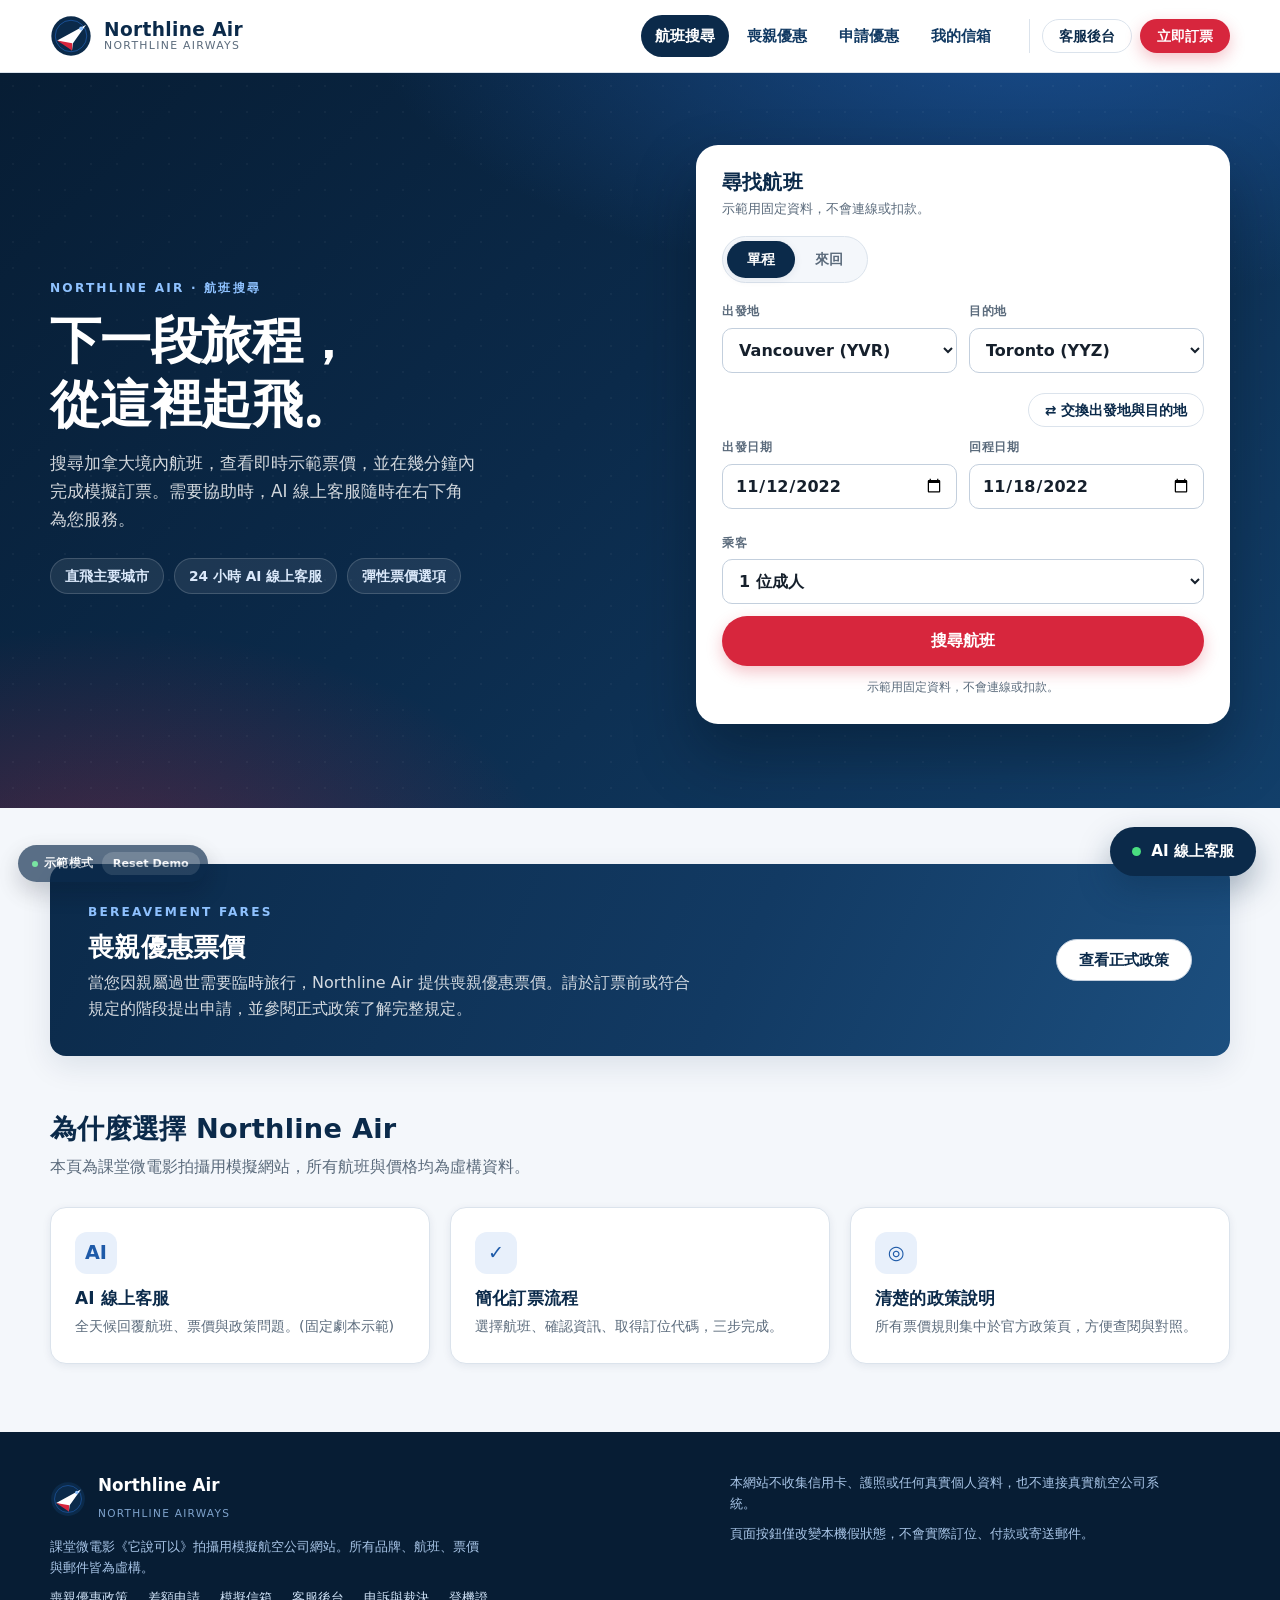
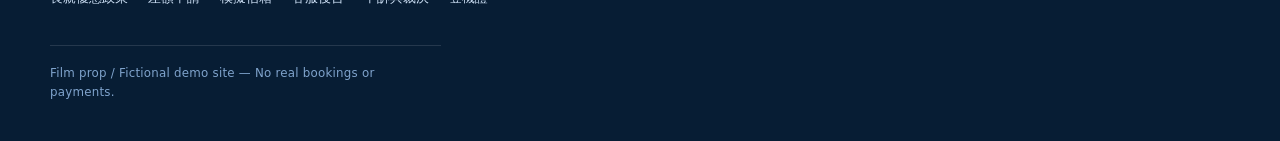
==== index.html @ c4c13a8e "Add Northline Air film prop website" ====
<!DOCTYPE html>
<html lang="zh-Hant">
<head>
  <meta charset="UTF-8">
  <meta name="viewport" content="width=device-width, initial-scale=1">
  <title>Northline Air — 航班搜尋（拍攝模擬網站）</title>
  <link rel="stylesheet" href="assets/css/style.css">
</head>
<body data-page="index">

  <header class="site-header">
    <div class="container header-inner">
      <a class="brand" href="index.html">
        <img class="brand-logo" src="assets/img/logo.svg" alt="Northline Air">
        <span class="brand-text"><strong>Northline Air</strong><small>Northline Airways</small></span>
      </a>
      <nav class="main-nav" aria-label="主要導覽">
        <a href="index.html">航班搜尋</a>
        <a href="policy.html">喪親優惠</a>
        <a href="claim.html">申請優惠</a>
        <a href="mail.html">我的信箱</a>
      </nav>
      <div class="header-actions">
        <a class="btn btn-ghost btn-sm" href="staff.html">客服後台</a>
        <a class="btn btn-primary btn-sm" href="#search">立即訂票</a>
      </div>
    </div>
  </header>

  <main>
    <section class="hero">
      <div class="container hero-inner">
        <div class="hero-copy">
          <span class="eyebrow">Northline Air · 航班搜尋</span>
          <h1>下一段旅程，<br>從這裡起飛。</h1>
          <p>搜尋加拿大境內航班，查看即時示範票價，並在幾分鐘內完成模擬訂票。需要協助時，AI 線上客服隨時在右下角為您服務。</p>
          <ul class="hero-points">
            <li>直飛主要城市</li>
            <li>24 小時 AI 線上客服</li>
            <li>彈性票價選項</li>
          </ul>
        </div>

        <div class="search-card" id="search">
          <h2>尋找航班</h2>
          <p class="sub">示範用固定資料，不會連線或扣款。</p>

          <form id="searchForm" novalidate>
            <div class="trip-switch" role="radiogroup" aria-label="行程類型">
              <label><input type="radio" name="trip" value="oneway" checked><span>單程</span></label>
              <label><input type="radio" name="trip" value="round"><span>來回</span></label>
            </div>

            <div class="field-row">
              <label class="field">
                <span>出發地</span>
                <select id="fromCity" name="from">
                  <option value="YVR" selected>Vancouver (YVR)</option>
                  <option value="YYZ">Toronto (YYZ)</option>
                  <option value="YUL">Montréal (YUL)</option>
                  <option value="YYC">Calgary (YYC)</option>
                </select>
              </label>
              <label class="field">
                <span>目的地</span>
                <select id="toCity" name="to">
                  <option value="YYZ" selected>Toronto (YYZ)</option>
                  <option value="YVR">Vancouver (YVR)</option>
                  <option value="YUL">Montréal (YUL)</option>
                  <option value="YYC">Calgary (YYC)</option>
                </select>
              </label>
            </div>

            <div style="text-align:right;margin:-4px 0 10px">
              <button type="button" id="swapCities" class="btn btn-ghost btn-sm">⇄ 交換出發地與目的地</button>
            </div>

            <div class="field-row">
              <label class="field">
                <span>出發日期</span>
                <input type="date" id="departDate" name="date" value="2022-11-12">
              </label>
              <label class="field">
                <span>回程日期</span>
                <input type="date" name="returnDate" value="2022-11-18">
              </label>
            </div>

            <label class="field">
              <span>乘客</span>
              <select name="pax">
                <option>1 位成人</option>
                <option>2 位成人</option>
                <option>1 位成人 + 1 位兒童</option>
              </select>
            </label>

            <button class="btn btn-primary btn-block btn-lg" type="submit">搜尋航班</button>
            <p class="search-note">示範用固定資料，不會連線或扣款。</p>
          </form>
        </div>
      </div>
    </section>

    <section class="section">
      <div class="container">
        <div class="banner">
          <div>
            <span class="eyebrow">Bereavement Fares</span>
            <h2>喪親優惠票價</h2>
            <p>當您因親屬過世需要臨時旅行，Northline Air 提供喪親優惠票價。請於訂票前或符合規定的階段提出申請，並參閱正式政策了解完整規定。</p>
          </div>
          <a class="btn btn-outline" href="policy.html">查看正式政策</a>
        </div>
      </div>
    </section>

    <section class="section" style="padding-top:0">
      <div class="container">
        <div class="section-head">
          <h2>為什麼選擇 Northline Air</h2>
          <p>本頁為課堂微電影拍攝用模擬網站，所有航班與價格均為虛構資料。</p>
        </div>
        <div class="feature-grid">
          <article class="feature">
            <div class="feature-icon">AI</div>
            <h3>AI 線上客服</h3>
            <p>全天候回覆航班、票價與政策問題。(固定劇本示範)</p>
          </article>
          <article class="feature">
            <div class="feature-icon">✓</div>
            <h3>簡化訂票流程</h3>
            <p>選擇航班、確認資訊、取得訂位代碼，三步完成。</p>
          </article>
          <article class="feature">
            <div class="feature-icon">◎</div>
            <h3>清楚的政策說明</h3>
            <p>所有票價規則集中於官方政策頁，方便查閱與對照。</p>
          </article>
        </div>
      </div>
    </section>
  </main>

  <footer class="site-footer">
    <div class="container footer-inner">
      <div>
        <div class="footer-brand">
          <img src="assets/img/logo.svg" alt="">
          <div><strong>Northline Air</strong><small>Northline Airways</small></div>
        </div>
        <p>課堂微電影《它說可以》拍攝用模擬航空公司網站。所有品牌、航班、票價與郵件皆為虛構。</p>
        <div class="footer-links">
          <a href="policy.html">喪親優惠政策</a>
          <a href="claim.html">差額申請</a>
          <a href="mail.html">模擬信箱</a>
          <a href="staff.html">客服後台</a>
          <a href="case.html">申訴與裁決</a>
          <a href="boarding.html">登機證</a>
        </div>
      </div>
      <div>
        <p>本網站不收集信用卡、護照或任何真實個人資料，也不連接真實航空公司系統。</p>
        <p>頁面按鈕僅改變本機假狀態，不會實際訂位、付款或寄送郵件。</p>
      </div>
      <p class="fineprint">Film prop / Fictional demo site — No real bookings or payments.</p>
    </div>
  </footer>

  <script src="assets/js/data.js"></script>
  <script src="assets/js/app.js"></script>
</body>
</html>
---- assets/css/style.css ----
/* =========================================================
   Northline Air — Fictional airline demo
   Film prop stylesheet. Offline-friendly, no CDN required.
   ========================================================= */

:root {
  --navy: #0b2a4a;
  --navy-700: #123a63;
  --navy-500: #1f4f7d;
  --sky: #1e5aa8;
  --sky-soft: #e8f0fb;
  --red: #d7263d;
  --red-soft: #fdecef;
  --amber: #b45309;
  --amber-soft: #fff4e2;
  --ok: #137a52;
  --ok-soft: #e6f5ee;
  --ink: #16202c;
  --muted: #5b6b7c;
  --line: #dbe3ec;
  --line-strong: #c3cfdd;
  --bg: #f4f7fb;
  --card: #ffffff;
  --shadow: 0 10px 30px rgba(11, 42, 74, 0.10);
  --shadow-sm: 0 2px 8px rgba(11, 42, 74, 0.08);
  --radius: 16px;
  --radius-sm: 10px;
  --sans: "Segoe UI", "Microsoft JhengHei", "Noto Sans TC", "PingFang TC", system-ui, -apple-system, sans-serif;
}

*,
*::before,
*::after {
  box-sizing: border-box;
}

html {
  scroll-behavior: smooth;
}

body {
  margin: 0;
  font-family: var(--sans);
  color: var(--ink);
  background: var(--bg);
  font-size: 16px;
  line-height: 1.65;
  -webkit-font-smoothing: antialiased;
}

img {
  max-width: 100%;
  display: block;
}

a {
  color: var(--sky);
  text-decoration: none;
}

a:hover {
  text-decoration: underline;
}

h1, h2, h3, h4 {
  line-height: 1.25;
  margin: 0 0 .5rem;
  color: var(--navy);
  letter-spacing: .01em;
}

p {
  margin: 0 0 1rem;
}

button,
input,
select,
textarea {
  font-family: inherit;
  font-size: inherit;
}

button {
  cursor: pointer;
}

mark {
  background: #ffe8a3;
  color: #8a3b00;
  font-weight: 800;
  padding: 0 .18em;
  border-radius: 4px;
}

[hidden] {
  display: none !important;
}

.container {
  width: min(1180px, calc(100% - 48px));
  margin-inline: auto;
}

.container-wide {
  width: min(1440px, calc(100% - 40px));
  margin-inline: auto;
}

.container-narrow {
  width: min(880px, calc(100% - 48px));
  margin-inline: auto;
}

.sr-only {
  position: absolute;
  width: 1px;
  height: 1px;
  padding: 0;
  margin: -1px;
  overflow: hidden;
  clip: rect(0 0 0 0);
  white-space: nowrap;
  border: 0;
}

/* ---------- Header ---------- */
.site-header {
  position: sticky;
  top: 0;
  z-index: 60;
  background: rgba(255, 255, 255, .96);
  border-bottom: 1px solid var(--line);
  backdrop-filter: blur(8px);
}

.header-inner {
  display: flex;
  align-items: center;
  gap: 24px;
  min-height: 72px;
}

.brand {
  display: flex;
  align-items: center;
  gap: 12px;
  text-decoration: none;
  flex-shrink: 0;
}

.brand:hover {
  text-decoration: none;
}

.brand-logo {
  width: 42px;
  height: 42px;
}

.brand-text {
  display: flex;
  flex-direction: column;
  line-height: 1.08;
}

.brand-text strong {
  font-size: 1.16rem;
  color: var(--navy);
  letter-spacing: .02em;
}

.brand-text small {
  font-size: .68rem;
  color: var(--muted);
  letter-spacing: .12em;
  text-transform: uppercase;
}

.main-nav {
  display: flex;
  align-items: center;
  gap: 4px;
  margin-left: auto;
}

.main-nav a {
  color: var(--navy-700);
  font-weight: 600;
  font-size: .94rem;
  padding: 9px 14px;
  border-radius: 999px;
  text-decoration: none;
  transition: background .15s ease, color .15s ease;
}

.main-nav a:hover {
  background: var(--sky-soft);
  text-decoration: none;
}

.main-nav a.is-active {
  background: var(--navy);
  color: #fff;
}

.main-nav a.nav-muted {
  color: var(--muted);
}

.header-actions {
  display: flex;
  align-items: center;
  gap: 8px;
  padding-left: 12px;
  border-left: 1px solid var(--line);
}

/* ---------- Buttons ---------- */
.btn {
  display: inline-flex;
  align-items: center;
  justify-content: center;
  gap: 8px;
  border: 1px solid transparent;
  border-radius: 999px;
  padding: 11px 22px;
  font-weight: 700;
  font-size: .95rem;
  line-height: 1.2;
  text-decoration: none;
  transition: transform .12s ease, box-shadow .15s ease, background .15s ease, border-color .15s ease;
  white-space: nowrap;
}

.btn:hover {
  text-decoration: none;
  transform: translateY(-1px);
}

.btn:active {
  transform: translateY(0);
}

.btn-primary {
  background: var(--red);
  color: #fff;
  box-shadow: 0 6px 16px rgba(215, 38, 61, .28);
}

.btn-primary:hover {
  background: #bf1f34;
}

.btn-navy {
  background: var(--navy);
  color: #fff;
}

.btn-navy:hover {
  background: var(--navy-700);
}

.btn-outline {
  background: #fff;
  border-color: var(--line-strong);
  color: var(--navy);
}

.btn-outline:hover {
  border-color: var(--navy);
  background: #fff;
}

.btn-ghost {
  background: transparent;
  color: var(--navy);
  border-color: var(--line);
}

.btn-ghost:hover {
  background: var(--sky-soft);
}

.btn-block {
  width: 100%;
}

.btn-lg {
  padding: 14px 28px;
  font-size: 1.02rem;
}

.btn-sm {
  padding: 8px 16px;
  font-size: .86rem;
}

.btn:disabled {
  opacity: .55;
  cursor: not-allowed;
  transform: none;
}

/* ---------- Hero ---------- */
.hero {
  position: relative;
  color: #fff;
  background:
    radial-gradient(1100px 460px at 82% -8%, rgba(30, 90, 168, .72), transparent 62%),
    radial-gradient(760px 420px at 8% 110%, rgba(215, 38, 61, .30), transparent 60%),
    linear-gradient(135deg, #071d34 0%, #0b2a4a 46%, #123f6a 100%);
  overflow: hidden;
}

.hero::after {
  content: "";
  position: absolute;
  inset: 0;
  background-image: radial-gradient(rgba(255, 255, 255, .10) 1px, transparent 1px);
  background-size: 26px 26px;
  opacity: .35;
  pointer-events: none;
}

.hero-inner {
  position: relative;
  z-index: 1;
  display: grid;
  grid-template-columns: 1.05fr .95fr;
  gap: 56px;
  align-items: center;
  padding: 72px 0 84px;
}

.eyebrow {
  display: inline-block;
  font-size: .76rem;
  font-weight: 800;
  letter-spacing: .18em;
  text-transform: uppercase;
  color: var(--sky);
  margin-bottom: 10px;
}

.hero .eyebrow {
  color: #8fc2ff;
}

.hero h1 {
  color: #fff;
  font-size: clamp(2.2rem, 4vw, 3.4rem);
  letter-spacing: -.01em;
  margin-bottom: 14px;
}

.hero-copy p {
  color: rgba(255, 255, 255, .82);
  font-size: 1.05rem;
  max-width: 40ch;
}

.hero-points {
  list-style: none;
  padding: 0;
  margin: 24px 0 0;
  display: flex;
  flex-wrap: wrap;
  gap: 10px;
}

.hero-points li {
  font-size: .86rem;
  font-weight: 600;
  color: #dbe9fb;
  background: rgba(255, 255, 255, .08);
  border: 1px solid rgba(255, 255, 255, .16);
  border-radius: 999px;
  padding: 6px 14px;
}

/* ---------- Search card ---------- */
.search-card {
  background: #fff;
  color: var(--ink);
  border-radius: 22px;
  padding: 26px;
  box-shadow: 0 30px 60px rgba(3, 16, 30, .38);
}

.search-card h2 {
  font-size: 1.24rem;
  margin-bottom: 2px;
}

.search-card .sub {
  font-size: .84rem;
  color: var(--muted);
  margin-bottom: 16px;
}

.trip-switch {
  display: inline-flex;
  background: var(--bg);
  border: 1px solid var(--line);
  border-radius: 999px;
  padding: 4px;
  margin-bottom: 18px;
}

.trip-switch label {
  position: relative;
}

.trip-switch input {
  position: absolute;
  opacity: 0;
  pointer-events: none;
}

.trip-switch span {
  display: block;
  padding: 7px 20px;
  border-radius: 999px;
  font-size: .88rem;
  font-weight: 700;
  color: var(--muted);
  cursor: pointer;
  transition: all .15s ease;
}

.trip-switch input:checked + span {
  background: var(--navy);
  color: #fff;
  box-shadow: var(--shadow-sm);
}

.field-row {
  display: grid;
  grid-template-columns: 1fr 1fr;
  gap: 12px;
  margin-bottom: 12px;
}

.field {
  display: flex;
  flex-direction: column;
  gap: 6px;
  margin-bottom: 12px;
}

.field > span {
  font-size: .78rem;
  font-weight: 700;
  color: var(--muted);
  letter-spacing: .04em;
}

.field input,
.field select,
.field textarea {
  width: 100%;
  border: 1px solid var(--line-strong);
  border-radius: 10px;
  padding: 11px 12px;
  background: #fff;
  color: var(--ink);
  font-weight: 600;
  transition: border-color .15s ease, box-shadow .15s ease;
}

.field input:focus,
.field select:focus,
.field textarea:focus {
  outline: none;
  border-color: var(--sky);
  box-shadow: 0 0 0 3px rgba(30, 90, 168, .16);
}

.field textarea {
  min-height: 92px;
  resize: vertical;
  font-weight: 500;
}

.field-hint {
  font-size: .76rem;
  color: var(--muted);
  font-weight: 500;
}

.search-note {
  margin: 12px 0 0;
  font-size: .74rem;
  color: var(--muted);
  text-align: center;
}

/* ---------- Sections / cards ---------- */
.section {
  padding: 56px 0;
}

.section-head {
  margin-bottom: 26px;
}

.section-head h2 {
  font-size: 1.7rem;
}

.section-head p {
  color: var(--muted);
  margin-bottom: 0;
}

.banner {
  display: flex;
  align-items: center;
  justify-content: space-between;
  gap: 28px;
  background:
    linear-gradient(115deg, #0b2a4a 0%, #123a63 58%, #1c4f7f 100%);
  color: #fff;
  border-radius: var(--radius);
  padding: 34px 38px;
  box-shadow: var(--shadow);
}

.banner h2 {
  color: #fff;
  font-size: 1.6rem;
  margin-bottom: 6px;
}

.banner p {
  color: rgba(255, 255, 255, .82);
  margin-bottom: 0;
  max-width: 60ch;
}

.banner .eyebrow {
  color: #8fc2ff;
}

.feature-grid {
  display: grid;
  grid-template-columns: repeat(3, 1fr);
  gap: 20px;
}

.feature {
  background: #fff;
  border: 1px solid var(--line);
  border-radius: var(--radius);
  padding: 24px;
  box-shadow: var(--shadow-sm);
}

.feature-icon {
  width: 42px;
  height: 42px;
  border-radius: 12px;
  display: grid;
  place-items: center;
  background: var(--sky-soft);
  color: var(--sky);
  font-size: 1.2rem;
  font-weight: 800;
  margin-bottom: 14px;
}

.feature h3 {
  font-size: 1.06rem;
  margin-bottom: 6px;
}

.feature p {
  font-size: .9rem;
  color: var(--muted);
  margin-bottom: 0;
}

.card {
  background: var(--card);
  border: 1px solid var(--line);
  border-radius: var(--radius);
  box-shadow: var(--shadow-sm);
}

/* ---------- Page shell ---------- */
.page {
  padding: 44px 0 72px;
}

.page-head {
  margin-bottom: 26px;
}

.page-head h1 {
  font-size: clamp(1.7rem, 2.6vw, 2.2rem);
  margin-bottom: 6px;
}

.page-head p {
  color: var(--muted);
  margin-bottom: 0;
}

.breadcrumb {
  display: flex;
  gap: 8px;
  font-size: .82rem;
  color: var(--muted);
  margin-bottom: 14px;
}

.breadcrumb a {
  color: var(--muted);
}

.breadcrumb span {
  color: var(--line-strong);
}

/* ---------- Steps ---------- */
.steps {
  display: flex;
  list-style: none;
  padding: 0;
  margin: 0 0 26px;
  gap: 8px;
  flex-wrap: wrap;
}

.steps li {
  display: flex;
  align-items: center;
  gap: 10px;
  padding: 9px 18px 9px 10px;
  border-radius: 999px;
  background: #fff;
  border: 1px solid var(--line);
  color: var(--muted);
  font-size: .88rem;
  font-weight: 700;
}

.steps li .num {
  width: 26px;
  height: 26px;
  border-radius: 50%;
  display: grid;
  place-items: center;
  background: var(--bg);
  border: 1px solid var(--line-strong);
  font-size: .8rem;
}

.steps li.is-active {
  color: var(--navy);
  border-color: rgba(30, 90, 168, .45);
  background: var(--sky-soft);
}

.steps li.is-active .num {
  background: var(--sky);
  color: #fff;
  border-color: var(--sky);
}

.steps li.is-done {
  color: var(--ok);
  border-color: rgba(19, 122, 82, .3);
  background: var(--ok-soft);
}

.steps li.is-done .num {
  background: var(--ok);
  color: #fff;
  border-color: var(--ok);
}

/* ---------- Flight results ---------- */
.booking-layout {
  display: grid;
  grid-template-columns: minmax(0, 1fr) 340px;
  gap: 22px;
  align-items: start;
}

.flight-card {
  display: flex;
  gap: 24px;
  justify-content: space-between;
  background: #fff;
  border: 1px solid var(--line);
  border-radius: var(--radius);
  padding: 24px;
  box-shadow: var(--shadow-sm);
  transition: border-color .15s ease, box-shadow .15s ease;
}

.flight-card:hover {
  border-color: rgba(30, 90, 168, .4);
  box-shadow: var(--shadow);
}

.flight-card.is-selected {
  border-color: var(--sky);
  box-shadow: 0 0 0 3px rgba(30, 90, 168, .14), var(--shadow-sm);
}

.flight-main {
  flex: 1;
  min-width: 0;
}

.flight-airline {
  display: flex;
  align-items: center;
  gap: 10px;
  margin-bottom: 18px;
}

.flight-airline img {
  width: 32px;
  height: 32px;
}

.flight-airline strong {
  display: block;
  color: var(--navy);
  font-size: .95rem;
}

.flight-airline small {
  color: var(--muted);
  font-size: .78rem;
}

.flight-route {
  display: grid;
  grid-template-columns: auto 1fr auto;
  align-items: center;
  gap: 18px;
}

.route-point {
  display: flex;
  flex-direction: column;
  line-height: 1.25;
}

.route-point strong {
  font-size: 1.5rem;
  color: var(--navy);
  letter-spacing: -.01em;
}

.route-point span {
  font-size: .8rem;
  font-weight: 800;
  color: var(--sky);
  letter-spacing: .1em;
}

.route-point small {
  font-size: .76rem;
  color: var(--muted);
}

.route-line {
  display: flex;
  flex-direction: column;
  align-items: center;
  gap: 4px;
  min-width: 110px;
}

.route-line small {
  font-size: .72rem;
  color: var(--muted);
}

.route-line .line {
  position: relative;
  width: 100%;
  height: 2px;
  background: var(--line-strong);
  border-radius: 2px;
}

.route-line .line::before,
.route-line .line::after {
  content: "";
  position: absolute;
  top: 50%;
  width: 8px;
  height: 8px;
  border-radius: 50%;
  background: var(--sky);
  transform: translateY(-50%);
}

.route-line .line::before {
  left: 0;
}

.route-line .line::after {
  right: 0;
  background: var(--navy);
}

.route-duration {
  font-size: .74rem;
  color: var(--muted);
}

.flight-side {
  display: flex;
  flex-direction: column;
  align-items: flex-end;
  justify-content: space-between;
  gap: 16px;
  padding-left: 24px;
  border-left: 1px dashed var(--line-strong);
  flex-shrink: 0;
}

.price {
  text-align: right;
}

.price small {
  display: block;
  font-size: .72rem;
  color: var(--muted);
}

.price strong {
  font-size: 1.6rem;
  color: var(--navy);
  letter-spacing: -.01em;
}

.summary-card {
  position: sticky;
  top: 92px;
  padding: 24px;
}

.summary-card h3 {
  font-size: 1.05rem;
  margin-bottom: 14px;
}

.summary-route {
  display: flex;
  align-items: center;
  gap: 10px;
  font-weight: 800;
  color: var(--navy);
  margin-bottom: 4px;
}

.summary-route .plane {
  color: var(--sky);
}

.summary-meta {
  font-size: .82rem;
  color: var(--muted);
  margin-bottom: 16px;
}

.money-list {
  margin: 0;
  padding: 14px 0 0;
  border-top: 1px dashed var(--line-strong);
  display: grid;
  gap: 8px;
}

.money-row {
  display: flex;
  justify-content: space-between;
  font-size: .88rem;
  color: var(--muted);
}

.money-row.total {
  margin-top: 6px;
  padding-top: 12px;
  border-top: 1px solid var(--line);
  color: var(--navy);
  font-weight: 800;
  font-size: 1.05rem;
}

.money-row.total .val {
  font-size: 1.35rem;
}

/* ---------- Confirm / success ---------- */
.confirm-panel {
  padding: 28px;
  margin-top: 22px;
}

.confirm-panel h2 {
  font-size: 1.3rem;
  margin-bottom: 4px;
}

.kv {
  display: grid;
  grid-template-columns: 130px 1fr;
  gap: 10px 18px;
  margin: 20px 0;
  font-size: .92rem;
}

.kv dt {
  color: var(--muted);
  font-weight: 600;
}

.kv dd {
  margin: 0;
  font-weight: 700;
  color: var(--navy);
}

.notice {
  display: flex;
  gap: 10px;
  background: var(--amber-soft);
  border: 1px solid #f2d3a2;
  color: #7c4a06;
  border-radius: var(--radius-sm);
  padding: 12px 14px;
  font-size: .84rem;
  margin: 16px 0;
}

.notice.info {
  background: var(--sky-soft);
  border-color: #c7dcf5;
  color: #16457a;
}

.notice.ok {
  background: var(--ok-soft);
  border-color: #b9e2d0;
  color: #0d5d3f;
}

.success-card {
  text-align: center;
  padding: 44px 32px;
  border: 1px solid #b9e2d0;
  background:
    radial-gradient(600px 220px at 50% 0%, rgba(19, 122, 82, .08), transparent 70%),
    #fff;
  border-radius: var(--radius);
  box-shadow: var(--shadow);
  margin-top: 22px;
}

.success-icon {
  width: 64px;
  height: 64px;
  border-radius: 50%;
  display: grid;
  place-items: center;
  margin: 0 auto 18px;
  background: var(--ok);
  color: #fff;
  font-size: 1.8rem;
  font-weight: 800;
  box-shadow: 0 10px 24px rgba(19, 122, 82, .30);
}

.success-card h2 {
  font-size: 1.8rem;
  color: var(--ok);
}

.ref {
  display: inline-block;
  font-size: 1.5rem;
  letter-spacing: .14em;
  color: var(--navy);
  background: var(--sky-soft);
  border: 1px dashed var(--sky);
  border-radius: 10px;
  padding: 6px 18px;
  margin: 6px 0 18px;
}

.success-card .kv {
  max-width: 460px;
  margin-inline: auto;
  text-align: left;
}

.success-actions {
  display: flex;
  gap: 10px;
  justify-content: center;
  flex-wrap: wrap;
  margin-top: 18px;
}

/* ---------- Policy ---------- */
.doc-head {
  text-align: center;
  padding: 22px 0 26px;
  border-bottom: 3px solid var(--navy);
  margin-bottom: 24px;
}

.doc-head h1 {
  font-size: clamp(1.7rem, 3vw, 2.4rem);
}

.doc-meta {
  color: var(--muted);
  font-size: .84rem;
  margin: 0;
}

.callout {
  border-radius: var(--radius-sm);
  padding: 18px 20px;
  margin: 20px 0;
  border: 1px solid var(--line);
  background: #fff;
}

.callout strong {
  display: block;
  font-size: .78rem;
  letter-spacing: .1em;
  text-transform: uppercase;
  margin-bottom: 4px;
}

.callout p {
  margin: 0;
  font-weight: 700;
}

.callout.danger {
  background: var(--red-soft);
  border-color: #f3c2ca;
  border-left: 5px solid var(--red);
}

.callout.danger strong {
  color: var(--red);
}

.callout.danger p {
  color: #8c1425;
  font-size: 1.12rem;
}

.doc {
  background: #fff;
  border: 1px solid var(--line);
  border-radius: var(--radius);
  padding: 34px 38px;
  box-shadow: var(--shadow-sm);
}

.doc h2 {
  font-size: 1.16rem;
  margin: 26px 0 8px;
  padding-bottom: 8px;
  border-bottom: 1px solid var(--line);
}

.doc h2:first-child {
  margin-top: 0;
}

.doc p,
.doc li {
  color: #33475b;
  font-size: .94rem;
}

.doc ul {
  padding-left: 20px;
  margin: 0 0 14px;
}

.doc li {
  margin-bottom: 4px;
}

.doc-note {
  margin-top: 18px;
  padding: 14px 18px;
  background: #f0f4f9;
  border: 1px solid var(--line);
  border-radius: var(--radius-sm);
  font-size: .8rem;
  color: var(--muted);
}

.policy-highlight {
  background: #fffbe8;
  border: 1px dashed #e6c65b;
  border-radius: var(--radius-sm);
  padding: 14px 16px;
  font-weight: 700;
  color: #6b4b00;
  margin: 14px 0;
}

/* ---------- Forms ---------- */
.form-card {
  padding: 30px 32px;
}

.form-grid {
  display: grid;
  grid-template-columns: 1fr 1fr;
  gap: 0 18px;
}

.form-grid .span-2 {
  grid-column: 1 / -1;
}

.form-section-title {
  display: flex;
  align-items: center;
  gap: 10px;
  font-size: .78rem;
  font-weight: 800;
  letter-spacing: .12em;
  text-transform: uppercase;
  color: var(--sky);
  margin: 26px 0 14px;
}

.form-section-title:first-child {
  margin-top: 0;
}

.form-section-title::after {
  content: "";
  height: 1px;
  flex: 1;
  background: var(--line);
}

.checkbox-row {
  display: flex;
  gap: 10px;
  align-items: flex-start;
  font-size: .86rem;
  color: var(--muted);
  margin: 8px 0 4px;
}

.checkbox-row input {
  margin-top: 4px;
  width: 16px;
  height: 16px;
  accent-color: var(--sky);
}

.file-chip {
  display: inline-flex;
  align-items: center;
  gap: 8px;
  background: var(--sky-soft);
  border: 1px solid #c7dcf5;
  border-radius: 999px;
  padding: 7px 14px;
  font-size: .84rem;
  font-weight: 700;
  color: var(--navy-700);
}

.file-chip::before {
  content: "📎";
  font-size: .9rem;
}

.form-actions {
  display: flex;
  gap: 10px;
  justify-content: flex-end;
  margin-top: 22px;
}

.date-emphasis {
  text-align: center;
  background: var(--navy);
  color: #fff;
  border-radius: var(--radius-sm);
  padding: 18px;
  margin: 6px 0 18px;
}

.date-emphasis small {
  display: block;
  font-size: .76rem;
  letter-spacing: .14em;
  text-transform: uppercase;
  color: #9fc6f5;
}

.date-emphasis strong {
  font-size: 1.7rem;
  letter-spacing: .04em;
}

/* ---------- Mail ---------- */
.mail-page {
  padding: 28px 0 56px;
}

.mail-app {
  display: grid;
  grid-template-columns: 220px 340px minmax(0, 1fr);
  min-height: 640px;
  overflow: hidden;
}

.mail-side {
  background: #f7f9fc;
  border-right: 1px solid var(--line);
  padding: 20px 14px;
}

.compose-btn {
  width: 100%;
  margin-bottom: 18px;
}

.mail-folders {
  list-style: none;
  padding: 0;
  margin: 0;
  display: grid;
  gap: 2px;
}

.mail-folders li a {
  display: flex;
  align-items: center;
  justify-content: space-between;
  gap: 8px;
  padding: 9px 12px;
  border-radius: 8px;
  font-size: .88rem;
  font-weight: 600;
  color: var(--navy-700);
  text-decoration: none;
}

.mail-folders li a:hover,
.mail-folders li a.is-active {
  background: var(--sky-soft);
}

.mail-folders .count {
  background: var(--red);
  color: #fff;
  font-size: .7rem;
  font-weight: 800;
  border-radius: 999px;
  padding: 1px 7px;
}

.mail-side-note {
  margin-top: 22px;
  padding-top: 16px;
  border-top: 1px solid var(--line);
  font-size: .72rem;
  color: var(--muted);
  line-height: 1.5;
}

.mail-list-col {
  border-right: 1px solid var(--line);
  display: flex;
  flex-direction: column;
  min-width: 0;
}

.mail-list-head {
  padding: 18px 20px 14px;
  border-bottom: 1px solid var(--line);
  display: flex;
  align-items: baseline;
  justify-content: space-between;
}

.mail-list-head h2 {
  font-size: 1.1rem;
  margin: 0;
}

.mail-list-head span {
  font-size: .78rem;
  color: var(--muted);
}

.mail-list {
  overflow-y: auto;
  flex: 1;
}

.mail-item {
  display: block;
  width: 100%;
  text-align: left;
  background: #fff;
  border: 0;
  border-bottom: 1px solid var(--line);
  border-left: 3px solid transparent;
  padding: 15px 20px;
  cursor: pointer;
  transition: background .12s ease;
}

.mail-item:hover {
  background: #f7f9fc;
}

.mail-item.is-active {
  background: var(--sky-soft);
  border-left-color: var(--sky);
}

.mail-item .from-row {
  display: flex;
  justify-content: space-between;
  gap: 10px;
  align-items: baseline;
}

.mail-item .from {
  font-weight: 800;
  font-size: .86rem;
  color: var(--navy);
  white-space: nowrap;
  overflow: hidden;
  text-overflow: ellipsis;
}

.mail-item .date {
  font-size: .72rem;
  color: var(--muted);
  flex-shrink: 0;
}

.mail-item .subject {
  font-size: .84rem;
  color: #33475b;
  margin-top: 2px;
  white-space: nowrap;
  overflow: hidden;
  text-overflow: ellipsis;
}

.mail-item .snippet {
  font-size: .76rem;
  color: var(--muted);
  margin-top: 2px;
  white-space: nowrap;
  overflow: hidden;
  text-overflow: ellipsis;
}

.mail-item .unread-dot {
  display: inline-block;
  width: 7px;
  height: 7px;
  border-radius: 50%;
  background: var(--red);
  margin-right: 6px;
  vertical-align: middle;
}

.mail-item[data-unread="false"] .unread-dot {
  visibility: hidden;
}

.mail-read {
  padding: 26px 30px;
  overflow-y: auto;
  background: #fff;
  min-width: 0;
}

.mail-read-head {
  border-bottom: 1px solid var(--line);
  padding-bottom: 16px;
  margin-bottom: 20px;
}

.mail-read-head h2 {
  font-size: 1.3rem;
  margin-bottom: 10px;
}

.mail-sender {
  display: flex;
  align-items: center;
  gap: 12px;
}

.avatar {
  width: 40px;
  height: 40px;
  border-radius: 50%;
  background: var(--navy);
  color: #fff;
  display: grid;
  place-items: center;
  font-weight: 800;
  font-size: .9rem;
  flex-shrink: 0;
}

.avatar.customer {
  background: var(--sky);
}

.mail-sender .name {
  font-weight: 800;
  color: var(--navy);
  font-size: .9rem;
}

.mail-sender .addr {
  font-size: .76rem;
  color: var(--muted);
}

.mail-date {
  margin-left: auto;
  font-size: .76rem;
  color: var(--muted);
  white-space: nowrap;
}

.mail-body {
  font-size: .94rem;
  color: #33475b;
}

.mail-body p {
  margin-bottom: 14px;
}

.mail-attachments {
  margin-top: 22px;
  padding-top: 18px;
  border-top: 1px dashed var(--line-strong);
}

.mail-attachments h3 {
  font-size: .78rem;
  letter-spacing: .1em;
  text-transform: uppercase;
  color: var(--muted);
  margin-bottom: 10px;
}

.attachment-list {
  list-style: none;
  padding: 0;
  margin: 0;
  display: flex;
  flex-wrap: wrap;
  gap: 8px;
}

.attachment-list li {
  display: inline-flex;
  align-items: center;
  gap: 7px;
  background: #f3f6fa;
  border: 1px solid var(--line);
  border-radius: 8px;
  padding: 7px 12px;
  font-size: .8rem;
  font-weight: 600;
  color: var(--navy-700);
}

.attachment-list li::before {
  content: "📎";
}

.mail-empty {
  display: grid;
  place-items: center;
  height: 100%;
  color: var(--muted);
  font-size: .9rem;
  text-align: center;
}

.tag {
  display: inline-block;
  font-size: .7rem;
  font-weight: 800;
  letter-spacing: .04em;
  padding: 3px 9px;
  border-radius: 999px;
  background: var(--sky-soft);
  color: var(--navy-700);
  vertical-align: middle;
}

.tag.red {
  background: var(--red-soft);
  color: var(--red);
}

.tag.amber {
  background: var(--amber-soft);
  color: var(--amber);
}

.tag.ok {
  background: var(--ok-soft);
  color: var(--ok);
}

/* ---------- Staff ---------- */
.staff-head {
  display: flex;
  align-items: center;
  justify-content: space-between;
  gap: 20px;
  padding: 20px 24px;
  margin-bottom: 22px;
  flex-wrap: wrap;
}

.ticket-id {
  display: flex;
  align-items: center;
  gap: 14px;
}

.ticket-id .glyph {
  width: 46px;
  height: 46px;
  border-radius: 12px;
  background: var(--navy);
  color: #fff;
  display: grid;
  place-items: center;
  font-weight: 800;
  font-size: .8rem;
}

.ticket-id strong {
  display: block;
  font-size: 1.05rem;
  color: var(--navy);
}

.ticket-id small {
  color: var(--muted);
  font-size: .8rem;
}

.status-pill {
  display: inline-flex;
  align-items: center;
  gap: 7px;
  font-size: .82rem;
  font-weight: 800;
  color: var(--amber);
  background: var(--amber-soft);
  border: 1px solid #f2d3a2;
  border-radius: 999px;
  padding: 6px 14px;
}

.status-pill::before {
  content: "";
  width: 8px;
  height: 8px;
  border-radius: 50%;
  background: var(--amber);
}

.compare-grid {
  display: grid;
  grid-template-columns: 1fr 1fr;
  gap: 22px;
}

.compare-card {
  padding: 26px;
  position: relative;
  overflow: hidden;
}

.compare-card::before {
  content: "";
  position: absolute;
  inset: 0 0 auto 0;
  height: 5px;
}

.compare-card.ai::before {
  background: var(--red);
}

.compare-card.policy::before {
  background: var(--sky);
}

.compare-label {
  display: flex;
  align-items: center;
  justify-content: space-between;
  gap: 12px;
  margin-bottom: 16px;
  padding-top: 6px;
}

.compare-label span.which {
  font-size: .74rem;
  font-weight: 800;
  letter-spacing: .12em;
  text-transform: uppercase;
  color: var(--muted);
}

.compare-card h2 {
  font-size: 1.24rem;
  margin-bottom: 4px;
}

.compare-source {
  font-size: .8rem;
  color: var(--muted);
  margin-bottom: 18px;
}

.quote-box {
  border-radius: var(--radius-sm);
  padding: 18px 20px;
  font-size: 1rem;
  line-height: 1.7;
  border: 1px solid var(--line);
  background: #f8fafc;
}

.compare-card.ai .quote-box {
  background: var(--red-soft);
  border-color: #f3c2ca;
}

.compare-card.policy .quote-box {
  background: var(--sky-soft);
  border-color: #c7dcf5;
}

.quote-box .big-mark {
  display: block;
  font-size: 1.34rem;
  font-weight: 800;
  margin-top: 8px;
}

.compare-card.ai .big-mark {
  color: var(--red);
}

.compare-card.policy .big-mark {
  color: var(--sky);
}

.compare-meta {
  margin-top: 16px;
  display: grid;
  gap: 6px;
  font-size: .8rem;
  color: var(--muted);
}

.compare-meta strong {
  color: var(--navy-700);
}

.contradiction-strip {
  margin-top: 22px;
  text-align: center;
  background: var(--navy);
  color: #fff;
  border-radius: var(--radius);
  padding: 22px;
}

.contradiction-strip strong {
  display: block;
  font-size: 1.3rem;
  letter-spacing: .02em;
}

.contradiction-strip small {
  color: #a9c6e8;
  font-size: .84rem;
}

/* ---------- Case ---------- */
.mode-tabs {
  display: inline-flex;
  background: #fff;
  border: 1px solid var(--line);
  border-radius: 999px;
  padding: 4px;
  margin-bottom: 24px;
}

.mode-tabs button {
  border: 0;
  background: transparent;
  color: var(--muted);
  font-weight: 800;
  font-size: .9rem;
  padding: 9px 22px;
  border-radius: 999px;
  transition: all .15s ease;
}

.mode-tabs button.is-active {
  background: var(--navy);
  color: #fff;
}

.decision-head {
  text-align: center;
  padding: 30px 24px;
  background:
    radial-gradient(600px 240px at 50% -20%, rgba(30, 90, 168, .14), transparent 70%),
    #fff;
  border: 1px solid var(--line);
  border-radius: var(--radius);
  margin-bottom: 22px;
}

.stamp {
  display: inline-block;
  border: 2px solid var(--red);
  color: var(--red);
  font-weight: 800;
  font-size: .72rem;
  letter-spacing: .16em;
  text-transform: uppercase;
  padding: 5px 12px;
  border-radius: 6px;
  transform: rotate(-3deg);
  margin-bottom: 14px;
}

.decision-date {
  font-size: clamp(2.2rem, 5vw, 3.4rem);
  font-weight: 800;
  color: var(--navy);
  letter-spacing: .02em;
  line-height: 1.1;
  margin-bottom: 8px;
}

.decision-case {
  font-size: 1rem;
  color: var(--muted);
  margin-bottom: 0;
}

.finding-list {
  list-style: none;
  counter-reset: finding;
  padding: 0;
  margin: 0 0 22px;
  display: grid;
  gap: 12px;
}

.finding-list li {
  counter-increment: finding;
  position: relative;
  background: #fff;
  border: 1px solid var(--line);
  border-radius: var(--radius-sm);
  padding: 16px 18px 16px 58px;
  font-size: .92rem;
  color: #33475b;
  box-shadow: var(--shadow-sm);
}

.finding-list li::before {
  content: counter(finding);
  position: absolute;
  left: 16px;
  top: 15px;
  width: 28px;
  height: 28px;
  border-radius: 50%;
  background: var(--sky);
  color: #fff;
  display: grid;
  place-items: center;
  font-weight: 800;
  font-size: .82rem;
}

.amount-table {
  width: 100%;
  border-collapse: collapse;
  background: #fff;
  border: 1px solid var(--line);
  border-radius: var(--radius-sm);
  overflow: hidden;
  box-shadow: var(--shadow-sm);
}

.amount-table th,
.amount-table td {
  padding: 14px 18px;
  text-align: left;
  border-bottom: 1px solid var(--line);
  font-size: .92rem;
}

.amount-table th {
  background: #f3f6fa;
  color: var(--muted);
  font-size: .76rem;
  letter-spacing: .1em;
  text-transform: uppercase;
}

.amount-table td:last-child,
.amount-table th:last-child {
  text-align: right;
  font-variant-numeric: tabular-nums;
}

.amount-table tr:last-child td {
  border-bottom: 0;
}

.amount-table .total-row td {
  background: var(--navy);
  color: #fff;
  font-weight: 800;
  font-size: 1.08rem;
}

.amount-table .total-row td:last-child {
  font-size: 1.4rem;
}

.case-note {
  margin-top: 20px;
  font-size: .78rem;
  color: var(--muted);
  border-left: 3px solid var(--line-strong);
  padding-left: 14px;
}

.evidence-list {
  list-style: none;
  padding: 0;
  margin: 0 0 18px;
  display: grid;
  gap: 10px;
}

.evidence-list li {
  display: flex;
  gap: 10px;
  align-items: flex-start;
  font-size: .9rem;
  color: #33475b;
}

.evidence-list li::before {
  content: "✓";
  color: var(--ok);
  font-weight: 800;
}

/* ---------- Boarding pass ---------- */
.segmented {
  display: inline-flex;
  background: #fff;
  border: 1px solid var(--line);
  border-radius: 999px;
  padding: 4px;
  margin-bottom: 24px;
}

.segmented button {
  border: 0;
  background: transparent;
  color: var(--muted);
  font-weight: 800;
  font-size: .88rem;
  padding: 8px 20px;
  border-radius: 999px;
}

.segmented button.is-active {
  background: var(--navy);
  color: #fff;
}

.boarding-pass {
  width: min(720px, 100%);
  margin-inline: auto;
  background: #fff;
  border-radius: 22px;
  box-shadow: 0 24px 60px rgba(11, 42, 74, .22);
  overflow: hidden;
  border: 1px solid var(--line);
}

.bp-top {
  background: linear-gradient(120deg, var(--navy) 0%, #17497a 100%);
  color: #fff;
  padding: 22px 28px;
  display: flex;
  align-items: center;
  justify-content: space-between;
  gap: 16px;
}

.bp-brand {
  display: flex;
  align-items: center;
  gap: 10px;
}

.bp-brand img {
  width: 34px;
  height: 34px;
}

.bp-brand strong {
  font-size: 1.05rem;
  letter-spacing: .02em;
}

.bp-class {
  font-size: .72rem;
  letter-spacing: .16em;
  text-transform: uppercase;
  background: rgba(255, 255, 255, .16);
  border: 1px solid rgba(255, 255, 255, .25);
  padding: 4px 10px;
  border-radius: 999px;
}

.bp-body {
  padding: 28px;
}

.bp-route {
  display: grid;
  grid-template-columns: auto 1fr auto;
  align-items: center;
  gap: 18px;
  margin-bottom: 24px;
}

.bp-city {
  line-height: 1.15;
}

.bp-city strong {
  display: block;
  font-size: 2.5rem;
  color: var(--navy);
  letter-spacing: .02em;
}

.bp-city span {
  font-size: .9rem;
  color: var(--muted);
}

.bp-line {
  position: relative;
  height: 2px;
  background: var(--line-strong);
}

.bp-line::before {
  content: "✈";
  position: absolute;
  left: 50%;
  top: 50%;
  transform: translate(-50%, -52%);
  background: #fff;
  color: var(--sky);
  padding: 0 8px;
  font-size: 1.2rem;
}

.bp-grid {
  display: grid;
  grid-template-columns: repeat(4, 1fr);
  gap: 16px;
  padding-top: 20px;
  border-top: 1px dashed var(--line-strong);
}

.bp-grid div small {
  display: block;
  font-size: .68rem;
  letter-spacing: .1em;
  text-transform: uppercase;
  color: var(--muted);
  margin-bottom: 2px;
}

.bp-grid div strong {
  font-size: 1rem;
  color: var(--navy);
}

.bp-seat {
  color: var(--red) !important;
  font-size: 1.5rem !important;
}

.bp-stub {
  border-top: 2px dashed var(--line-strong);
  padding: 18px 28px 24px;
  display: flex;
  align-items: flex-end;
  justify-content: space-between;
  gap: 20px;
  background: #fbfcfe;
}

.barcode {
  display: flex;
  gap: 3px;
  align-items: flex-end;
  height: 52px;
  flex: 1;
}

.barcode span {
  display: block;
  width: 3px;
  background: var(--navy);
  border-radius: 1px;
}

.bp-stub small {
  font-size: .7rem;
  color: var(--muted);
  display: block;
  text-align: right;
}

/* ---------- Chat widget ---------- */
.chat-root {
  position: fixed;
  right: 24px;
  bottom: 24px;
  z-index: 90;
  font-size: 15px;
}

.chat-launcher {
  display: inline-flex;
  align-items: center;
  gap: 10px;
  background: var(--navy);
  color: #fff;
  border: 0;
  border-radius: 999px;
  padding: 14px 22px;
  font-weight: 800;
  font-size: .95rem;
  box-shadow: 0 14px 32px rgba(11, 42, 74, .35);
  transition: transform .15s ease, background .15s ease;
}

.chat-launcher:hover {
  transform: translateY(-2px);
  background: var(--navy-700);
}

.chat-launcher .pulse {
  width: 9px;
  height: 9px;
  border-radius: 50%;
  background: #4ade80;
  box-shadow: 0 0 0 0 rgba(74, 222, 128, .6);
  animation: pulse 2s infinite;
}

@keyframes pulse {
  0% { box-shadow: 0 0 0 0 rgba(74, 222, 128, .55); }
  70% { box-shadow: 0 0 0 10px rgba(74, 222, 128, 0); }
  100% { box-shadow: 0 0 0 0 rgba(74, 222, 128, 0); }
}

.chat-panel {
  position: absolute;
  right: 0;
  bottom: 66px;
  width: 380px;
  max-width: calc(100vw - 48px);
  background: #fff;
  border-radius: 20px;
  box-shadow: 0 30px 80px rgba(3, 16, 30, .40);
  overflow: hidden;
  display: flex;
  flex-direction: column;
  border: 1px solid var(--line);
  transform-origin: bottom right;
  animation: chatIn .18s ease;
}

@keyframes chatIn {
  from { opacity: 0; transform: translateY(8px) scale(.98); }
  to { opacity: 1; transform: translateY(0) scale(1); }
}

.chat-head {
  background: linear-gradient(120deg, var(--navy) 0%, #17497a 100%);
  color: #fff;
  padding: 14px 16px;
  display: flex;
  align-items: center;
  justify-content: space-between;
  gap: 12px;
}

.chat-brand {
  display: flex;
  align-items: center;
  gap: 10px;
}

.chat-brand img {
  width: 30px;
  height: 30px;
}

.chat-brand strong {
  display: block;
  font-size: .9rem;
  line-height: 1.15;
}

.chat-brand small {
  font-size: .7rem;
  color: #a9c6e8;
}

.chat-head-actions {
  display: flex;
  align-items: center;
  gap: 6px;
}

.chat-gear,
.chat-close {
  width: 30px;
  height: 30px;
  border-radius: 50%;
  border: 0;
  background: rgba(255, 255, 255, .12);
  color: #fff;
  font-size: 1rem;
  display: grid;
  place-items: center;
  line-height: 1;
}

.chat-gear:hover,
.chat-close:hover {
  background: rgba(255, 255, 255, .24);
}

.chat-controls {
  background: #eef3f9;
  border-bottom: 1px solid var(--line);
  padding: 10px 12px;
  display: flex;
  flex-wrap: wrap;
  gap: 6px;
  align-items: center;
}

.chat-controls button {
  border: 1px solid var(--line-strong);
  background: #fff;
  color: var(--navy-700);
  border-radius: 999px;
  padding: 5px 10px;
  font-size: .7rem;
  font-weight: 700;
}

.chat-controls button:hover {
  border-color: var(--sky);
}

.chat-controls .chat-mode-label {
  font-size: .68rem;
  color: var(--muted);
  margin-left: auto;
}

.chat-body {
  padding: 18px 16px;
  height: 380px;
  overflow-y: auto;
  background:
    linear-gradient(180deg, #f7f9fc 0%, #ffffff 100%);
  display: flex;
  flex-direction: column;
  gap: 12px;
}

.chat-day {
  text-align: center;
  font-size: .68rem;
  color: var(--muted);
  letter-spacing: .06em;
}

.msg {
  display: flex;
  flex-direction: column;
  gap: 3px;
  max-width: 88%;
}

.msg.bot {
  align-self: flex-start;
}

.msg.user {
  align-self: flex-end;
  align-items: flex-end;
}

.msg .who {
  font-size: .66rem;
  color: var(--muted);
  padding: 0 6px;
}

.bubble {
  padding: 11px 14px;
  border-radius: 16px;
  font-size: .88rem;
  line-height: 1.55;
  color: #22303e;
  background: #fff;
  border: 1px solid var(--line);
  border-top-left-radius: 5px;
  box-shadow: 0 2px 6px rgba(11, 42, 74, .05);
}

.msg.user .bubble {
  background: var(--navy);
  color: #fff;
  border-color: var(--navy);
  border-top-left-radius: 16px;
  border-top-right-radius: 5px;
}

.bubble a {
  color: var(--sky);
  font-weight: 700;
}

.msg.user .bubble a {
  color: #bcdcff;
}

.msg-disclaimer {
  margin-top: 2px;
  font-size: .7rem;
  line-height: 1.4;
  color: #8a97a5;
  background: #f1f4f8;
  border: 1px solid #e2e8ef;
  border-radius: 8px;
  padding: 6px 10px;
  max-width: 100%;
}

.typing {
  display: inline-flex;
  gap: 4px;
  align-items: center;
  padding: 12px 15px;
  background: #fff;
  border: 1px solid var(--line);
  border-radius: 16px;
  border-top-left-radius: 5px;
  width: fit-content;
}

.typing span {
  width: 6px;
  height: 6px;
  border-radius: 50%;
  background: #9fb0c1;
  animation: typing 1.2s infinite ease-in-out;
}

.typing span:nth-child(2) { animation-delay: .15s; }
.typing span:nth-child(3) { animation-delay: .3s; }

@keyframes typing {
  0%, 60%, 100% { transform: translateY(0); opacity: .5; }
  30% { transform: translateY(-4px); opacity: 1; }
}

.chat-quick {
  display: flex;
  flex-direction: column;
  gap: 6px;
  margin-top: auto;
}

.chat-quick button {
  text-align: left;
  background: #fff;
  border: 1px solid #c7dcf5;
  color: var(--navy-700);
  border-radius: 10px;
  padding: 8px 11px;
  font-size: .78rem;
  font-weight: 600;
  line-height: 1.4;
  transition: all .12s ease;
}

.chat-quick button:hover {
  background: var(--sky-soft);
  border-color: var(--sky);
}

.chat-input {
  display: flex;
  gap: 8px;
  padding: 12px 14px;
  border-top: 1px solid var(--line);
  background: #fff;
}

.chat-input input {
  flex: 1;
  min-width: 0;
  border: 1px solid var(--line-strong);
  border-radius: 999px;
  padding: 10px 16px;
  font-size: .86rem;
  background: var(--bg);
}

.chat-input input:focus {
  outline: none;
  border-color: var(--sky);
  background: #fff;
  box-shadow: 0 0 0 3px rgba(30, 90, 168, .14);
}

.chat-foot {
  font-size: .64rem;
  color: var(--muted);
  text-align: center;
  padding: 0 14px 10px;
  background: #fff;
}

.chat-foot a {
  color: var(--sky);
  font-weight: 700;
}

/* ---------- Demo tools ---------- */
.demo-tools {
  position: fixed;
  left: 18px;
  bottom: 18px;
  z-index: 70;
  display: flex;
  align-items: center;
  gap: 8px;
  background: rgba(11, 42, 74, .92);
  color: #fff;
  border-radius: 999px;
  padding: 7px 8px 7px 14px;
  font-size: .72rem;
  box-shadow: 0 10px 24px rgba(3, 16, 30, .28);
  opacity: .72;
  transition: opacity .15s ease;
}

.demo-tools:hover {
  opacity: 1;
}

.demo-tools .scene-chip {
  font-weight: 700;
  letter-spacing: .04em;
}

.demo-tools .scene-chip .dot {
  display: inline-block;
  width: 6px;
  height: 6px;
  border-radius: 50%;
  background: #4ade80;
  margin-right: 6px;
  vertical-align: middle;
}

.demo-tools button {
  border: 0;
  background: rgba(255, 255, 255, .16);
  color: #fff;
  border-radius: 999px;
  padding: 5px 11px;
  font-size: .7rem;
  font-weight: 700;
}

.demo-tools button:hover {
  background: rgba(255, 255, 255, .3);
}

/* ---------- Footer ---------- */
.site-footer {
  background: #071d34;
  color: #a9c6e8;
  padding: 40px 0 30px;
  margin-top: 12px;
}

.footer-inner {
  display: grid;
  grid-template-columns: 1.3fr 1fr;
  gap: 30px;
  align-items: start;
}

.footer-brand {
  display: flex;
  align-items: center;
  gap: 12px;
  margin-bottom: 10px;
}

.footer-brand img {
  width: 36px;
  height: 36px;
}

.footer-brand strong {
  color: #fff;
  font-size: 1.05rem;
  display: block;
}

.footer-brand small {
  font-size: .66rem;
  letter-spacing: .12em;
  text-transform: uppercase;
  color: #7fa3cc;
}

.site-footer p {
  font-size: .82rem;
  margin-bottom: 8px;
  max-width: 52ch;
}

.footer-links {
  display: flex;
  flex-wrap: wrap;
  gap: 6px 20px;
  margin-top: 6px;
}

.footer-links a {
  color: #cfe2f7;
  font-size: .82rem;
}

.fineprint {
  grid-column: 1 / -1;
  border-top: 1px solid rgba(255, 255, 255, .12);
  padding-top: 18px;
  margin-top: 6px;
  font-size: .74rem !important;
  color: #7fa3cc !important;
  letter-spacing: .02em;
}

/* ---------- Responsive ---------- */
@media (max-width: 1080px) {
  .hero-inner {
    grid-template-columns: 1fr;
    gap: 36px;
    padding: 54px 0 64px;
  }

  .booking-layout {
    grid-template-columns: 1fr;
  }

  .summary-card {
    position: static;
  }

  .mail-app {
    grid-template-columns: 170px 300px minmax(0, 1fr);
  }
}

@media (max-width: 880px) {
  .main-nav {
    display: none;
  }

  .feature-grid {
    grid-template-columns: 1fr;
  }

  .compare-grid {
    grid-template-columns: 1fr;
  }

  .mail-app {
    grid-template-columns: 1fr;
    min-height: 0;
  }

  .mail-side {
    border-right: 0;
    border-bottom: 1px solid var(--line);
    display: flex;
    align-items: center;
    gap: 12px;
    overflow-x: auto;
    padding: 12px;
  }

  .compose-btn {
    width: auto;
    margin: 0;
    flex-shrink: 0;
  }

  .mail-folders {
    display: flex;
    gap: 4px;
  }

  .mail-folders li a {
    white-space: nowrap;
  }

  .mail-side-note {
    display: none;
  }

  .mail-list-col {
    border-right: 0;
    border-bottom: 1px solid var(--line);
    max-height: 260px;
  }

  .mail-read {
    padding: 22px 20px;
  }

  .footer-inner {
    grid-template-columns: 1fr;
  }
}

@media (max-width: 640px) {
  .container,
  .container-narrow {
    width: calc(100% - 28px);
  }

  .container-wide {
    width: calc(100% - 20px);
  }

  .header-inner {
    min-height: 62px;
    gap: 12px;
  }

  .header-actions {
    margin-left: auto;
    border-left: 0;
    padding-left: 0;
  }

  .brand-text small {
    display: none;
  }

  .hero-inner {
    padding: 40px 0 48px;
  }

  .search-card {
    padding: 20px;
  }

  .field-row,
  .form-grid {
    grid-template-columns: 1fr;
  }

  .banner {
    flex-direction: column;
    align-items: flex-start;
    padding: 26px;
  }

  .flight-card {
    flex-direction: column;
  }

  .flight-side {
    flex-direction: row;
    align-items: center;
    justify-content: space-between;
    width: 100%;
    border-left: 0;
    border-top: 1px dashed var(--line-strong);
    padding-left: 0;
    padding-top: 16px;
  }

  .price {
    text-align: left;
  }

  .kv {
    grid-template-columns: 1fr;
    gap: 2px;
  }

  .kv dd {
    margin-bottom: 10px;
  }

  .doc {
    padding: 24px 20px;
  }

  .form-card {
    padding: 22px 18px;
  }

  .chat-root {
    right: 14px;
    bottom: 14px;
  }

  .chat-panel {
    width: calc(100vw - 28px);
    bottom: 62px;
  }

  .chat-body {
    height: 58vh;
  }

  .demo-tools {
    left: 14px;
    bottom: 14px;
  }

  .bp-grid {
    grid-template-columns: repeat(2, 1fr);
  }

  .bp-city strong {
    font-size: 2rem;
  }

  .bp-stub {
    flex-direction: column;
    align-items: stretch;
  }

  .bp-stub small {
    text-align: left;
  }
}

/* ---------- Print (paper props) ---------- */
@media print {
  body {
    background: #fff;
    font-size: 12pt;
  }

  .site-header,
  .site-footer,
  .chat-root,
  .demo-tools,
  .mode-tabs,
  .btn,
  .breadcrumb,
  .segmented {
    display: none !important;
  }

  .page {
    padding: 0;
  }

  .container,
  .container-narrow {
    width: 100%;
  }

  .card,
  .doc,
  .decision-head,
  .amount-table,
  .compare-card {
    box-shadow: none;
    break-inside: avoid;
  }

  .compare-grid {
    grid-template-columns: 1fr 1fr;
  }
}
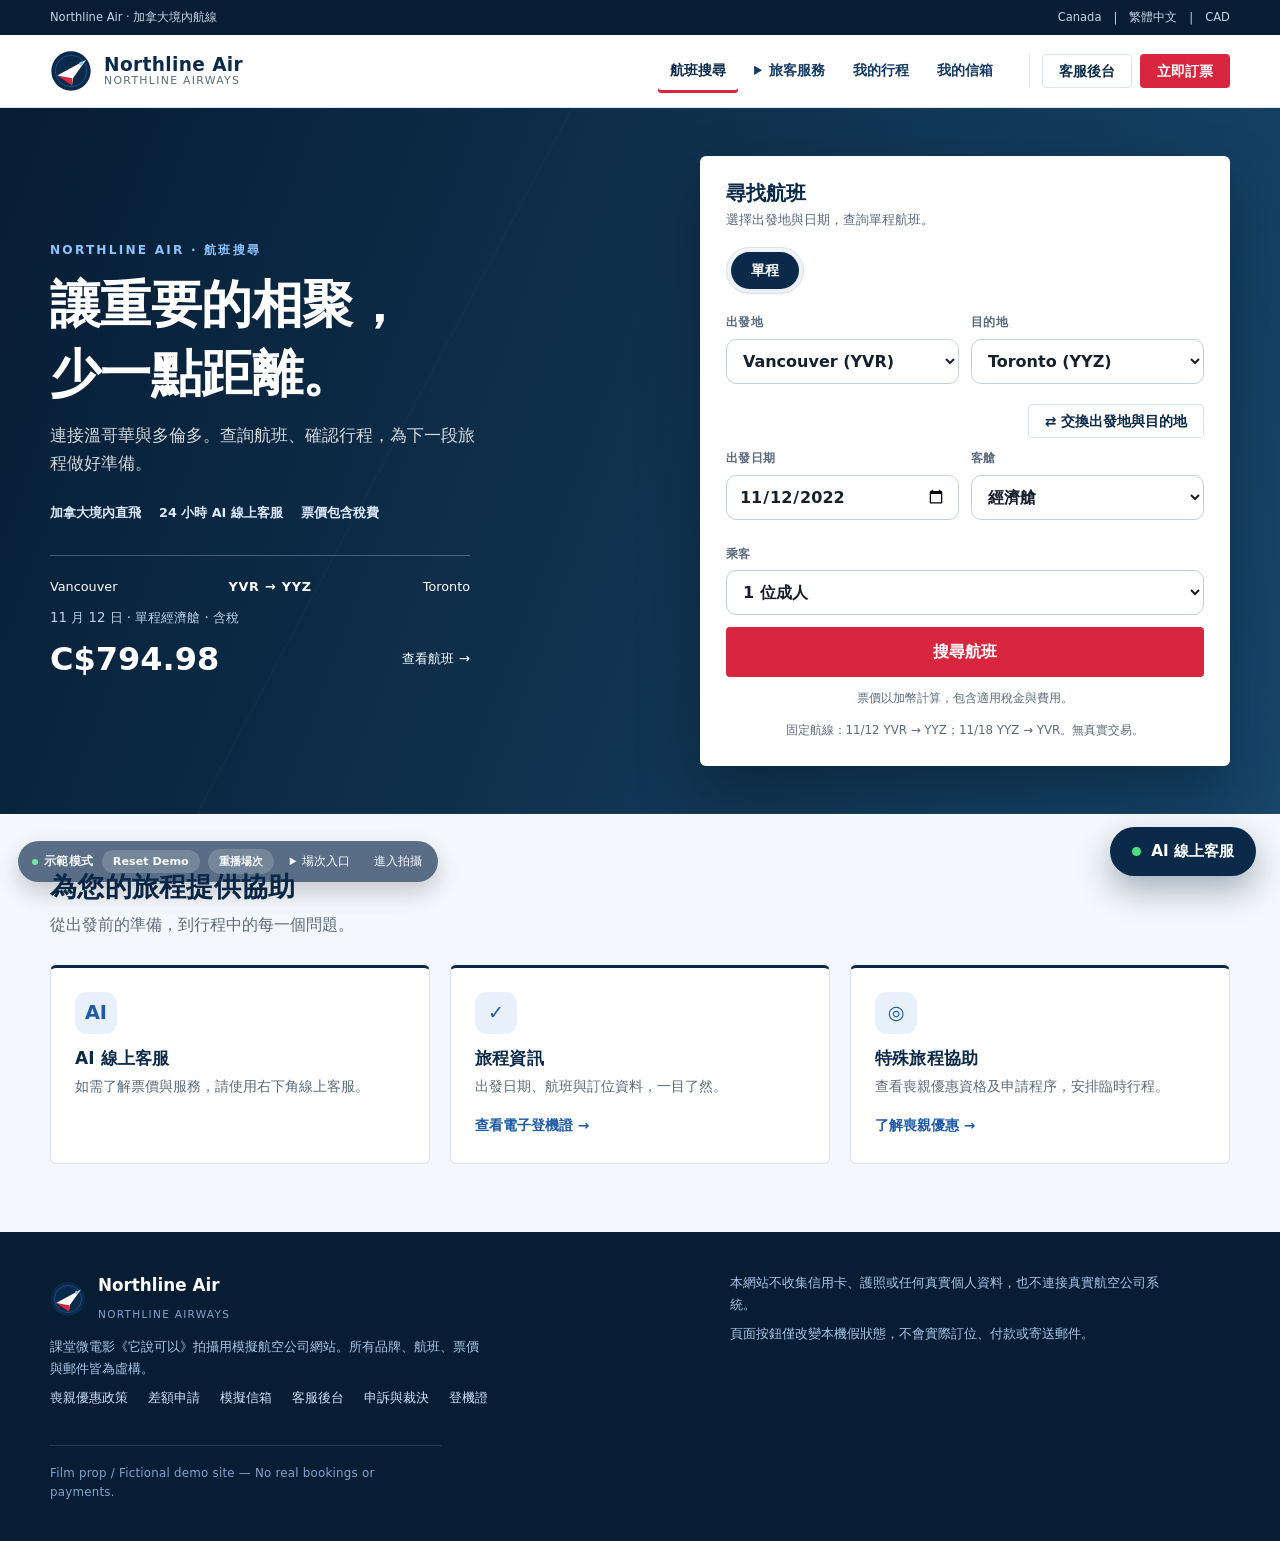
==== commit 4c4c7c49: "feat: improve airline website realism and filming workflow" ====
--- a/index.html
+++ b/index.html
@@ -3,11 +3,13 @@
 <head>
   <meta charset="UTF-8">
   <meta name="viewport" content="width=device-width, initial-scale=1">
-  <title>Northline Air — 航班搜尋（拍攝模擬網站）</title>
+  <title>Northline Air — 航班搜尋</title>
+  <link rel="icon" href="assets/img/logo.svg" type="image/svg+xml">
   <link rel="stylesheet" href="assets/css/style.css">
 </head>
 <body data-page="index">
 
+  <div class="utility-bar"><div class="container"><span>Northline Air · 加拿大境內航線</span><span>Canada　|　繁體中文　|　CAD</span></div></div>
   <header class="site-header">
     <div class="container header-inner">
       <a class="brand" href="index.html">
@@ -16,12 +18,19 @@
       </a>
       <nav class="main-nav" aria-label="主要導覽">
         <a href="index.html">航班搜尋</a>
-        <a href="policy.html">喪親優惠</a>
-        <a href="claim.html">申請優惠</a>
-        <a href="mail.html">我的信箱</a>
+        <details class="nav-services">
+          <summary>旅客服務</summary>
+          <div class="service-menu">
+            <a href="boarding.html">電子登機證</a>
+            <a href="policy.html">喪親優惠</a>
+            <a href="claim.html">票價差額申請</a>
+          </div>
+        </details>
+        <a href="boarding.html">我的行程</a>
+        <a class="crew-only" href="mail.html">我的信箱</a>
       </nav>
       <div class="header-actions">
-        <a class="btn btn-ghost btn-sm" href="staff.html">客服後台</a>
+        <a class="crew-only btn btn-ghost btn-sm" href="staff.html">客服後台</a>
         <a class="btn btn-primary btn-sm" href="#search">立即訂票</a>
       </div>
     </div>
@@ -32,23 +41,23 @@
       <div class="container hero-inner">
         <div class="hero-copy">
           <span class="eyebrow">Northline Air · 航班搜尋</span>
-          <h1>下一段旅程，<br>從這裡起飛。</h1>
-          <p>搜尋加拿大境內航班，查看即時示範票價，並在幾分鐘內完成模擬訂票。需要協助時，AI 線上客服隨時在右下角為您服務。</p>
+          <h1>讓重要的相聚，<br>少一點距離。</h1>
+          <p>連接溫哥華與多倫多。查詢航班、確認行程，為下一段旅程做好準備。</p>
           <ul class="hero-points">
-            <li>直飛主要城市</li>
+            <li>加拿大境內直飛</li>
             <li>24 小時 AI 線上客服</li>
-            <li>彈性票價選項</li>
+            <li>票價包含稅費</li>
           </ul>
+          <a class="route-offer" href="booking.html"><span>Vancouver <b>YVR → YYZ</b> Toronto</span><small>11 月 12 日 · 單程經濟艙 · 含稅</small><strong>C$794.98 <span>查看航班 →</span></strong></a>
         </div>
 
         <div class="search-card" id="search">
           <h2>尋找航班</h2>
-          <p class="sub">示範用固定資料，不會連線或扣款。</p>
+          <p class="sub">選擇出發地與日期，查詢單程航班。</p>
 
           <form id="searchForm" novalidate>
             <div class="trip-switch" role="radiogroup" aria-label="行程類型">
               <label><input type="radio" name="trip" value="oneway" checked><span>單程</span></label>
-              <label><input type="radio" name="trip" value="round"><span>來回</span></label>
             </div>
 
             <div class="field-row">
@@ -57,8 +66,6 @@
                 <select id="fromCity" name="from">
                   <option value="YVR" selected>Vancouver (YVR)</option>
                   <option value="YYZ">Toronto (YYZ)</option>
-                  <option value="YUL">Montréal (YUL)</option>
-                  <option value="YYC">Calgary (YYC)</option>
                 </select>
               </label>
               <label class="field">
@@ -66,8 +73,6 @@
                 <select id="toCity" name="to">
                   <option value="YYZ" selected>Toronto (YYZ)</option>
                   <option value="YVR">Vancouver (YVR)</option>
-                  <option value="YUL">Montréal (YUL)</option>
-                  <option value="YYC">Calgary (YYC)</option>
                 </select>
               </label>
             </div>
@@ -81,69 +86,57 @@
                 <span>出發日期</span>
                 <input type="date" id="departDate" name="date" value="2022-11-12">
               </label>
-              <label class="field">
-                <span>回程日期</span>
-                <input type="date" name="returnDate" value="2022-11-18">
-              </label>
+              <label class="field"><span>客艙</span><select name="cabin"><option>經濟艙</option></select></label>
             </div>
 
             <label class="field">
               <span>乘客</span>
               <select name="pax">
                 <option>1 位成人</option>
-                <option>2 位成人</option>
-                <option>1 位成人 + 1 位兒童</option>
               </select>
             </label>
 
             <button class="btn btn-primary btn-block btn-lg" type="submit">搜尋航班</button>
-            <p class="search-note">示範用固定資料，不會連線或扣款。</p>
+            <p class="search-note">票價以加幣計算，包含適用稅金與費用。</p>
+            <p id="searchError" class="notice" role="alert" hidden></p>
+            <p class="crew-only search-note">固定航線：11/12 YVR → YYZ；11/18 YYZ → YVR。無真實交易。</p>
           </form>
         </div>
       </div>
     </section>
 
-    <section class="section">
-      <div class="container">
-        <div class="banner">
-          <div>
-            <span class="eyebrow">Bereavement Fares</span>
-            <h2>喪親優惠票價</h2>
-            <p>當您因親屬過世需要臨時旅行，Northline Air 提供喪親優惠票價。請於訂票前或符合規定的階段提出申請，並參閱正式政策了解完整規定。</p>
-          </div>
-          <a class="btn btn-outline" href="policy.html">查看正式政策</a>
-        </div>
-      </div>
-    </section>
-
-    <section class="section" style="padding-top:0">
+    <section class="section" id="services">
       <div class="container">
         <div class="section-head">
-          <h2>為什麼選擇 Northline Air</h2>
-          <p>本頁為課堂微電影拍攝用模擬網站，所有航班與價格均為虛構資料。</p>
+          <h2>為您的旅程提供協助</h2>
+          <p>從出發前的準備，到行程中的每一個問題。</p>
         </div>
         <div class="feature-grid">
           <article class="feature">
             <div class="feature-icon">AI</div>
             <h3>AI 線上客服</h3>
-            <p>全天候回覆航班、票價與政策問題。(固定劇本示範)</p>
+            <p>如需了解票價與服務，請使用右下角線上客服。</p>
           </article>
           <article class="feature">
             <div class="feature-icon">✓</div>
-            <h3>簡化訂票流程</h3>
-            <p>選擇航班、確認資訊、取得訂位代碼，三步完成。</p>
+            <h3>旅程資訊</h3>
+            <p>出發日期、航班與訂位資料，一目了然。</p>
+            <a href="boarding.html">查看電子登機證 →</a>
           </article>
           <article class="feature">
             <div class="feature-icon">◎</div>
-            <h3>清楚的政策說明</h3>
-            <p>所有票價規則集中於官方政策頁，方便查閱與對照。</p>
+            <h3>特殊旅程協助</h3>
+            <p>查看喪親優惠資格及申請程序，安排臨時行程。</p>
+            <a href="policy.html">了解喪親優惠 →</a>
           </article>
         </div>
       </div>
     </section>
   </main>
 
-  <footer class="site-footer">
+  <footer class="customer-footer film-only"><div class="container"><strong>Northline Air</strong><nav aria-label="頁尾服務"><a href="index.html">預訂航班</a><a href="policy.html">喪親優惠政策</a><a href="claim.html">喪親優惠申請</a></nav><small>Canada · 繁體中文 · CAD</small></div></footer>
+
+  <footer class="site-footer crew-only">
     <div class="container footer-inner">
       <div>
         <div class="footer-brand">
@@ -154,9 +147,9 @@
         <div class="footer-links">
           <a href="policy.html">喪親優惠政策</a>
           <a href="claim.html">差額申請</a>
-          <a href="mail.html">模擬信箱</a>
-          <a href="staff.html">客服後台</a>
-          <a href="case.html">申訴與裁決</a>
+          <a class="crew-only" href="mail.html">模擬信箱</a>
+          <a class="crew-only" href="staff.html">客服後台</a>
+          <a class="crew-only" href="case.html">申訴與裁決</a>
           <a href="boarding.html">登機證</a>
         </div>
       </div>
--- a/assets/css/style.css
+++ b/assets/css/style.css
@@ -23,8 +23,8 @@
   --card: #ffffff;
   --shadow: 0 10px 30px rgba(11, 42, 74, 0.10);
   --shadow-sm: 0 2px 8px rgba(11, 42, 74, 0.08);
-  --radius: 16px;
-  --radius-sm: 10px;
+  --radius: 6px;
+  --radius-sm: 4px;
   --sans: "Segoe UI", "Microsoft JhengHei", "Noto Sans TC", "PingFang TC", system-ui, -apple-system, sans-serif;
 }
 
@@ -223,7 +223,7 @@
   justify-content: center;
   gap: 8px;
   border: 1px solid transparent;
-  border-radius: 999px;
+  border-radius: 4px;
   padding: 11px 22px;
   font-weight: 700;
   font-size: .95rem;
@@ -245,7 +245,7 @@
 .btn-primary {
   background: var(--red);
   color: #fff;
-  box-shadow: 0 6px 16px rgba(215, 38, 61, .28);
+  box-shadow: none;
 }
 
 .btn-primary:hover {
@@ -383,7 +383,7 @@
 .search-card {
   background: #fff;
   color: var(--ink);
-  border-radius: 22px;
+  border-radius: 6px;
   padding: 26px;
   box-shadow: 0 30px 60px rgba(3, 16, 30, .38);
 }
@@ -2762,3 +2762,119 @@
     grid-template-columns: 1fr 1fr;
   }
 }
+/* ---------- Enterprise interfaces and filming controls ---------- */
+.film-only { display: none; }
+.film-mode .film-only { display: block; }
+.film-mode .crew-only,
+.film-mode .demo-tools,
+.film-mode .chat-gear,
+.film-mode .chat-controls { display: none !important; }
+.utility-bar { background: #071d34; color: #c4d4e5; font-size: .72rem; }
+.utility-bar .container { display: flex; justify-content: space-between; gap: 16px; padding-block: 8px; }
+.main-nav a { border-radius: 3px; font-size: .88rem; padding: 10px 12px; }
+.main-nav a.is-active { background: transparent; color: var(--navy); box-shadow: inset 0 -3px var(--red); }
+.nav-services { position: relative; }
+.nav-services summary { cursor: pointer; padding: 10px 12px; color: var(--navy-700); font-size: .88rem; font-weight: 600; border-radius: 3px; }
+.nav-services summary:hover, .nav-services[open] summary { background: var(--sky-soft); }
+.service-menu { position: absolute; top: calc(100% + 8px); left: 0; width: 210px; padding: 8px; background: #fff; border: 1px solid var(--line); border-radius: 4px; box-shadow: var(--shadow); }
+.main-nav .service-menu a { display: block; }
+.hero { background: linear-gradient(110deg, #071d34, #17476b); }
+.hero::after { background-image: none; border: 1px solid #ffffff18; transform: skewX(-28deg) translateX(30%); }
+.hero-inner { padding-block: 48px; gap: 64px; }
+.hero h1 { font-weight: 600; line-height: 1.35; }
+.hero-points { gap: 8px 18px; }
+.hero-points li { padding: 0; border: 0; border-radius: 0; background: none; font-size: .8rem; }
+.route-offer { display: block; color: white; border-top: 1px solid #ffffff40; margin-top: 32px; padding-top: 20px; max-width: 420px; }
+.route-offer:hover { text-decoration: none; }
+.route-offer > span { display: flex; justify-content: space-between; gap: 10px; font-size: .8rem; }
+.route-offer b { letter-spacing: .06em; }
+.route-offer small { display: block; color: #bed0e5; margin-top: 10px; }
+.route-offer strong { display: flex; justify-content: space-between; align-items: center; font-size: 2rem; margin-top: 4px; }
+.route-offer strong span { font-size: .84rem; font-weight: 500; }
+.feature { box-shadow: none; border-top: 3px solid var(--navy); }
+.feature a { display: inline-block; margin-top: 16px; font-size: .86rem; font-weight: 600; }
+.customer-footer { border-top: 1px solid var(--line); background: white; padding: 28px 0; color: var(--muted); }
+.customer-footer .container { display: flex; flex-wrap: wrap; align-items: center; justify-content: space-between; gap: 20px; }
+.customer-footer nav { display: flex; flex-wrap: wrap; gap: 24px; font-size: .82rem; }
+.customer-footer strong { color: var(--navy); }
+.system-header { background: white; border-bottom: 1px solid var(--line); }
+.system-header .header-inner { justify-content: space-between; }
+.system-brand { display: flex; align-items: center; gap: 12px; font-size: 1.1rem; font-weight: 700; line-height: 1.3; }
+.system-brand img { width: 32px; }
+.system-brand small { display: block; font-size: .7rem; font-weight: 400; margin-top: 4px; opacity: .75; }
+.system-account { display: flex; align-items: center; gap: 14px; font-size: .8rem; }
+.staff-header { background: #172c3c; color: #fff; border-bottom: 3px solid #6c98b0; }
+.staff-notes { display: grid; grid-template-columns: 1fr 1fr; gap: 20px; margin-top: 18px; }
+.staff-notes > div { background: #fff; border: 1px solid var(--line); padding: 16px 20px; font-size: .84rem; }
+.staff-notes p { margin: 6px 0 0; color: var(--muted); }
+body[data-page="staff"] .page { padding-top: 24px; }
+body[data-page="staff"] .compare-card { padding: 20px; box-shadow: none; }
+body[data-page="staff"] .contradiction-strip { padding: 16px; }
+body[data-page="staff"] .contradiction-strip strong { font-size: 1.15rem; }
+body[data-page="mail"] { --sky: #426b63; --sky-soft: #e9f1ee; --navy: #263e39; --navy-700: #36574e; --red: #426b63; background: #f2f5f3; }
+.mail-header { border-top: 4px solid #426b63; }
+.mail-monogram { width: 36px; height: 36px; display: grid; place-items: center; background: #426b63; color: white; border-radius: 6px; }
+body[data-page="mail"] .page-head { display: flex; justify-content: space-between; align-items: baseline; flex-wrap: wrap; gap: 12px; margin-bottom: 16px; }
+body[data-page="mail"] .mail-app { border-radius: 4px; box-shadow: none; }
+.mail-item .from-row { display: block; }
+.mail-item .date { display: block; margin: 4px 0; }
+.mail-sender { flex-wrap: wrap; }
+.mail-sender .addr { overflow-wrap: anywhere; }
+.mail-body { font-size: 1rem; line-height: 1.9; }
+body[data-page="case"] { background: #eeece7; --navy: #353c43; --sky: #465a6b; }
+.case-header { background: #faf9f6; border-bottom: 2px solid #555f68; }
+body[data-page="case"] .decision-head { background: white; border-radius: 0; border-top: 3px solid #454d55; box-shadow: none; }
+body[data-page="case"] .decision-date { font-size: 1.35rem; margin: 16px 0 10px; }
+body[data-page="case"] .decision-case { font-family: Georgia, 'Microsoft JhengHei', serif; font-size: 1.15rem; }
+.reconstruction-label { display: block; font-size: .72rem; letter-spacing: .08em; color: var(--muted); margin-bottom: 14px; }
+body[data-page="case"] .finding-list li { border-radius: 0; box-shadow: none; }
+body[data-page="case"] .amount-table { border-radius: 0; box-shadow: none; }
+.film-mode[data-page="boarding"] .site-header,
+.film-mode[data-page="boarding"] .utility-bar,
+.film-mode[data-page="boarding"] .customer-footer { display: none; }
+.film-mode[data-page="boarding"] .page { padding-block: 40px; }
+.film-mode .chat-panel { width: 430px; max-width: calc(100vw - 48px); border-radius: 8px; }
+.film-mode .chat-body { height: 420px; }
+.film-mode .bubble { font-size: 1rem; }
+.film-mode .bubble mark { font-size: 1.25em; white-space: nowrap; }
+.film-mode .chat-foot { padding-top: 8px; }
+.crew-scenes { position: relative; }
+.crew-scenes summary { cursor: pointer; padding: 4px 8px; }
+.crew-scenes nav { position: absolute; bottom: 40px; left: -100px; width: 270px; max-height: 60vh; overflow-y: auto; background: #fff; border: 1px solid var(--line); border-radius: 6px; box-shadow: var(--shadow); padding: 8px; }
+.crew-scenes a { display: block; color: var(--navy); padding: 6px 10px; }
+.film-entry { color: #fff; padding: 4px 8px; }
+.payment-review { background: #f5f7fa; border: 1px solid var(--line); padding: 16px; margin-block: 18px; }
+.payment-review h3 { font-size: .95rem; }
+.payment-review p { font-size: .85rem; margin: 6px 0; }
+#claimWrap { scroll-margin-top: 96px; }
+button:focus-visible, a:focus-visible, summary:focus-visible { outline: 3px solid #5e9cd6; outline-offset: 3px; }
+@media (max-width: 880px) {
+  .header-inner { flex-wrap: wrap; gap: 10px; padding-block: 12px; }
+  .main-nav { display: flex; flex-wrap: wrap; order: 3; width: 100%; margin: 0; }
+  .header-actions { margin-left: auto; }
+  .hero-inner { gap: 30px; }
+  .staff-notes { grid-template-columns: 1fr; }
+}
+@media (max-width: 640px) {
+  .utility-bar .container span:first-child { display: none; }
+  .utility-bar .container { justify-content: flex-end; }
+  .header-actions { display: none; }
+  .main-nav a { font-size: .78rem; padding: 7px 9px; }
+  .nav-services summary { font-size: .78rem; padding: 7px 9px; }
+  #claimWrap { scroll-margin-top: 156px; }
+  .hero-inner { padding-block: 32px; }
+  .route-offer > span { flex-wrap: wrap; }
+  .demo-tools { max-width: calc(100vw - 28px); flex-wrap: wrap; border-radius: 6px; }
+  .crew-scenes nav { left: 0; max-width: calc(100vw - 56px); }
+  .system-account { font-size: .7rem; gap: 8px; }
+  .system-brand { font-size: .95rem; }
+  .chat-root { left: 14px; display: flex; justify-content: flex-end; }
+  .chat-panel, .film-mode .chat-panel { width: 100%; max-width: none; }
+  .film-mode .chat-body { height: min(420px, 50vh); }
+  .form-actions { flex-wrap: wrap; }
+  .mail-date { margin-left: 0; }
+  .file-chip { max-width: 100%; overflow-wrap: anywhere; }
+}
+@media print {
+  .system-header, .utility-bar, .customer-footer, .crew-only { display: none !important; }
+}
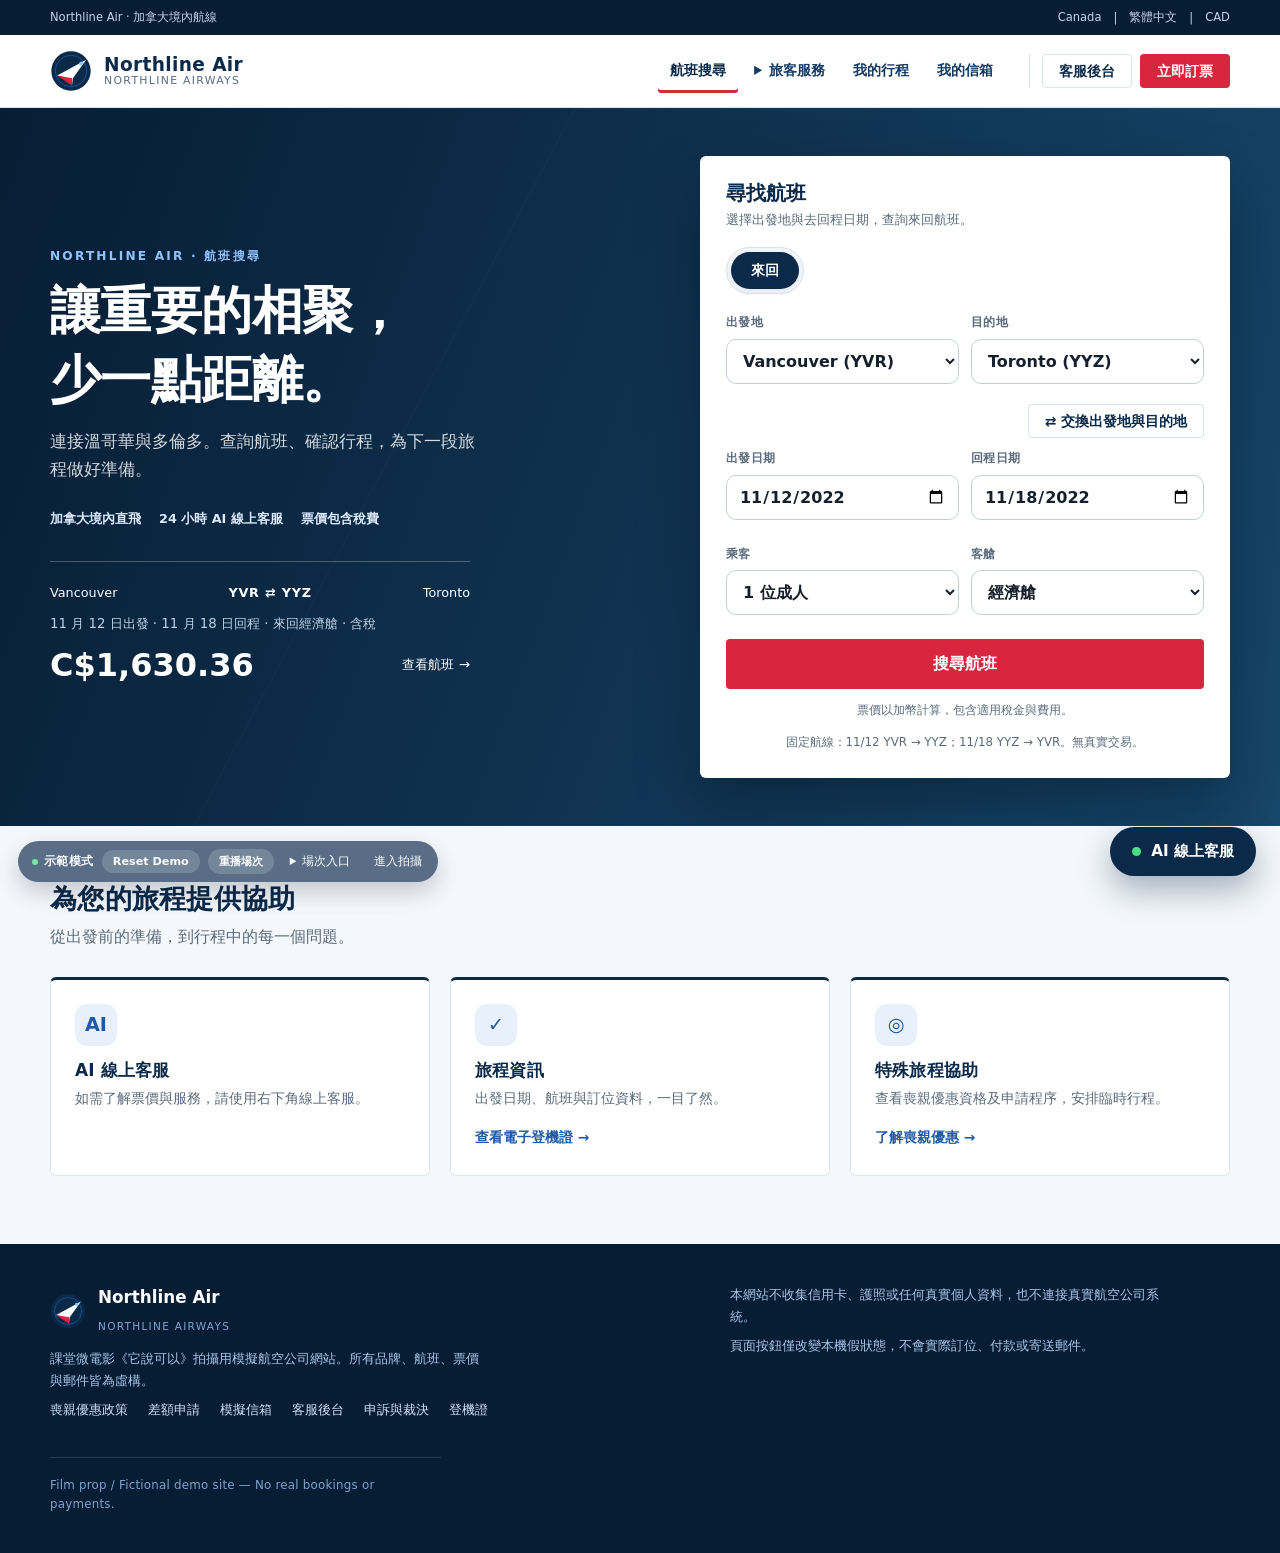
==== commit 90ff9974: "改為來回訂票並補齊客服對話與場次紀錄" ====
--- a/index.html
+++ b/index.html
@@ -48,16 +48,16 @@
             <li>24 小時 AI 線上客服</li>
             <li>票價包含稅費</li>
           </ul>
-          <a class="route-offer" href="booking.html"><span>Vancouver <b>YVR → YYZ</b> Toronto</span><small>11 月 12 日 · 單程經濟艙 · 含稅</small><strong>C$794.98 <span>查看航班 →</span></strong></a>
+          <a class="route-offer" href="booking.html"><span>Vancouver <b>YVR ⇄ YYZ</b> Toronto</span><small>11 月 12 日出發 · 11 月 18 日回程 · 來回經濟艙 · 含稅</small><strong>C$1,630.36 <span>查看航班 →</span></strong></a>
         </div>
 
         <div class="search-card" id="search">
           <h2>尋找航班</h2>
-          <p class="sub">選擇出發地與日期，查詢單程航班。</p>
+          <p class="sub">選擇出發地與去回程日期，查詢來回航班。</p>
 
           <form id="searchForm" novalidate>
             <div class="trip-switch" role="radiogroup" aria-label="行程類型">
-              <label><input type="radio" name="trip" value="oneway" checked><span>單程</span></label>
+              <label><input type="radio" name="trip" value="roundtrip" checked><span>來回</span></label>
             </div>
 
             <div class="field-row">
@@ -86,15 +86,21 @@
                 <span>出發日期</span>
                 <input type="date" id="departDate" name="date" value="2022-11-12">
               </label>
+              <label class="field">
+                <span>回程日期</span>
+                <input type="date" id="returnDate" name="returnDate" value="2022-11-18">
+              </label>
+            </div>
+
+            <div class="field-row">
+              <label class="field">
+                <span>乘客</span>
+                <select name="pax">
+                  <option>1 位成人</option>
+                </select>
+              </label>
               <label class="field"><span>客艙</span><select name="cabin"><option>經濟艙</option></select></label>
             </div>
-
-            <label class="field">
-              <span>乘客</span>
-              <select name="pax">
-                <option>1 位成人</option>
-              </select>
-            </label>
 
             <button class="btn btn-primary btn-block btn-lg" type="submit">搜尋航班</button>
             <p class="search-note">票價以加幣計算，包含適用稅金與費用。</p>
--- a/assets/css/style.css
+++ b/assets/css/style.css
@@ -714,6 +714,18 @@
 .flight-main {
   flex: 1;
   min-width: 0;
+}
+
+.flight-leg {
+  margin: 0 0 14px;
+  font-weight: 700;
+  color: var(--navy);
+}
+
+.return-leg {
+  border-top: 1px solid var(--line);
+  padding-top: 20px;
+  margin-top: 20px;
 }
 
 .flight-airline {
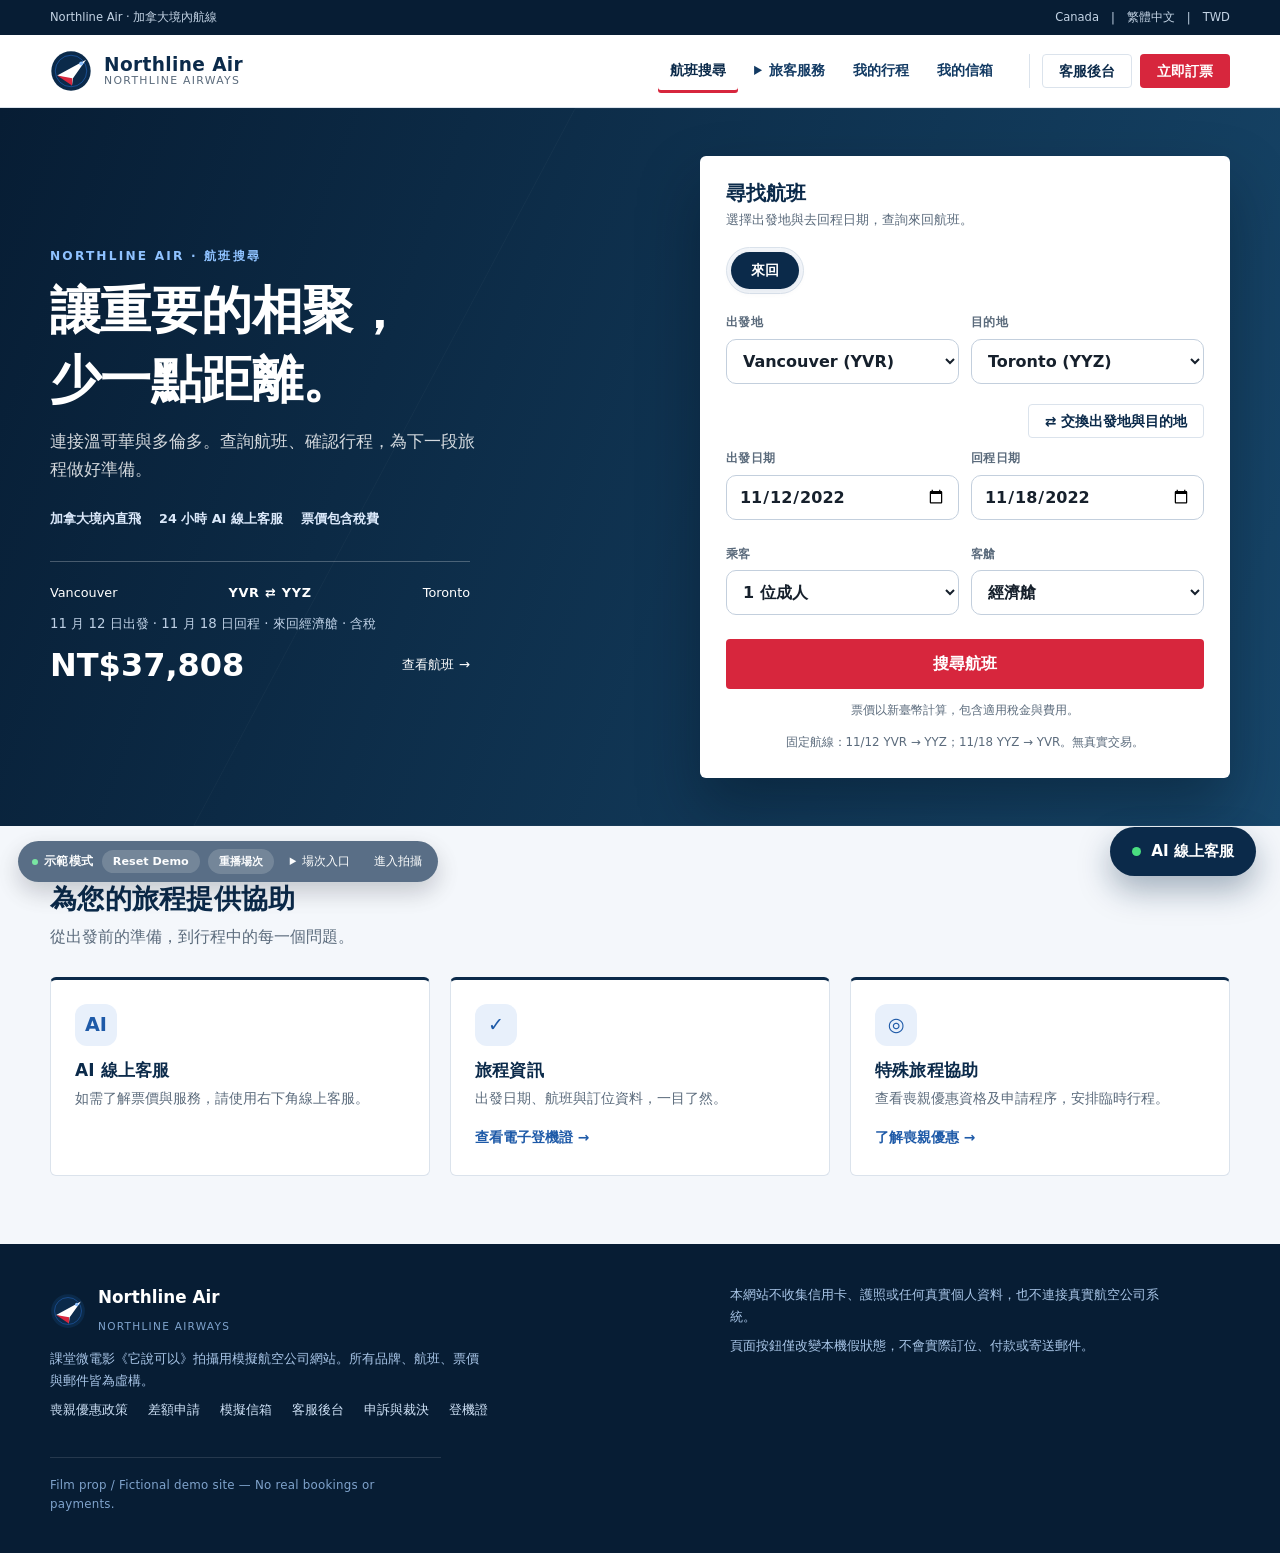
==== commit 9b85b4bd: "將金額換算為台幣並調整客服快捷問題與回覆速度" ====
--- a/index.html
+++ b/index.html
@@ -9,7 +9,7 @@
 </head>
 <body data-page="index">
 
-  <div class="utility-bar"><div class="container"><span>Northline Air · 加拿大境內航線</span><span>Canada　|　繁體中文　|　CAD</span></div></div>
+  <div class="utility-bar"><div class="container"><span>Northline Air · 加拿大境內航線</span><span>Canada　|　繁體中文　|　TWD</span></div></div>
   <header class="site-header">
     <div class="container header-inner">
       <a class="brand" href="index.html">
@@ -48,7 +48,7 @@
             <li>24 小時 AI 線上客服</li>
             <li>票價包含稅費</li>
           </ul>
-          <a class="route-offer" href="booking.html"><span>Vancouver <b>YVR ⇄ YYZ</b> Toronto</span><small>11 月 12 日出發 · 11 月 18 日回程 · 來回經濟艙 · 含稅</small><strong>C$1,630.36 <span>查看航班 →</span></strong></a>
+          <a class="route-offer" href="booking.html"><span>Vancouver <b>YVR ⇄ YYZ</b> Toronto</span><small>11 月 12 日出發 · 11 月 18 日回程 · 來回經濟艙 · 含稅</small><strong>NT$37,808 <span>查看航班 →</span></strong></a>
         </div>
 
         <div class="search-card" id="search">
@@ -103,7 +103,7 @@
             </div>
 
             <button class="btn btn-primary btn-block btn-lg" type="submit">搜尋航班</button>
-            <p class="search-note">票價以加幣計算，包含適用稅金與費用。</p>
+            <p class="search-note">票價以新臺幣計算，包含適用稅金與費用。</p>
             <p id="searchError" class="notice" role="alert" hidden></p>
             <p class="crew-only search-note">固定航線：11/12 YVR → YYZ；11/18 YYZ → YVR。無真實交易。</p>
           </form>
@@ -140,7 +140,7 @@
     </section>
   </main>
 
-  <footer class="customer-footer film-only"><div class="container"><strong>Northline Air</strong><nav aria-label="頁尾服務"><a href="index.html">預訂航班</a><a href="policy.html">喪親優惠政策</a><a href="claim.html">喪親優惠申請</a></nav><small>Canada · 繁體中文 · CAD</small></div></footer>
+  <footer class="customer-footer film-only"><div class="container"><strong>Northline Air</strong><nav aria-label="頁尾服務"><a href="index.html">預訂航班</a><a href="policy.html">喪親優惠政策</a><a href="claim.html">喪親優惠申請</a></nav><small>Canada · 繁體中文 · TWD</small></div></footer>
 
   <footer class="site-footer crew-only">
     <div class="container footer-inner">
